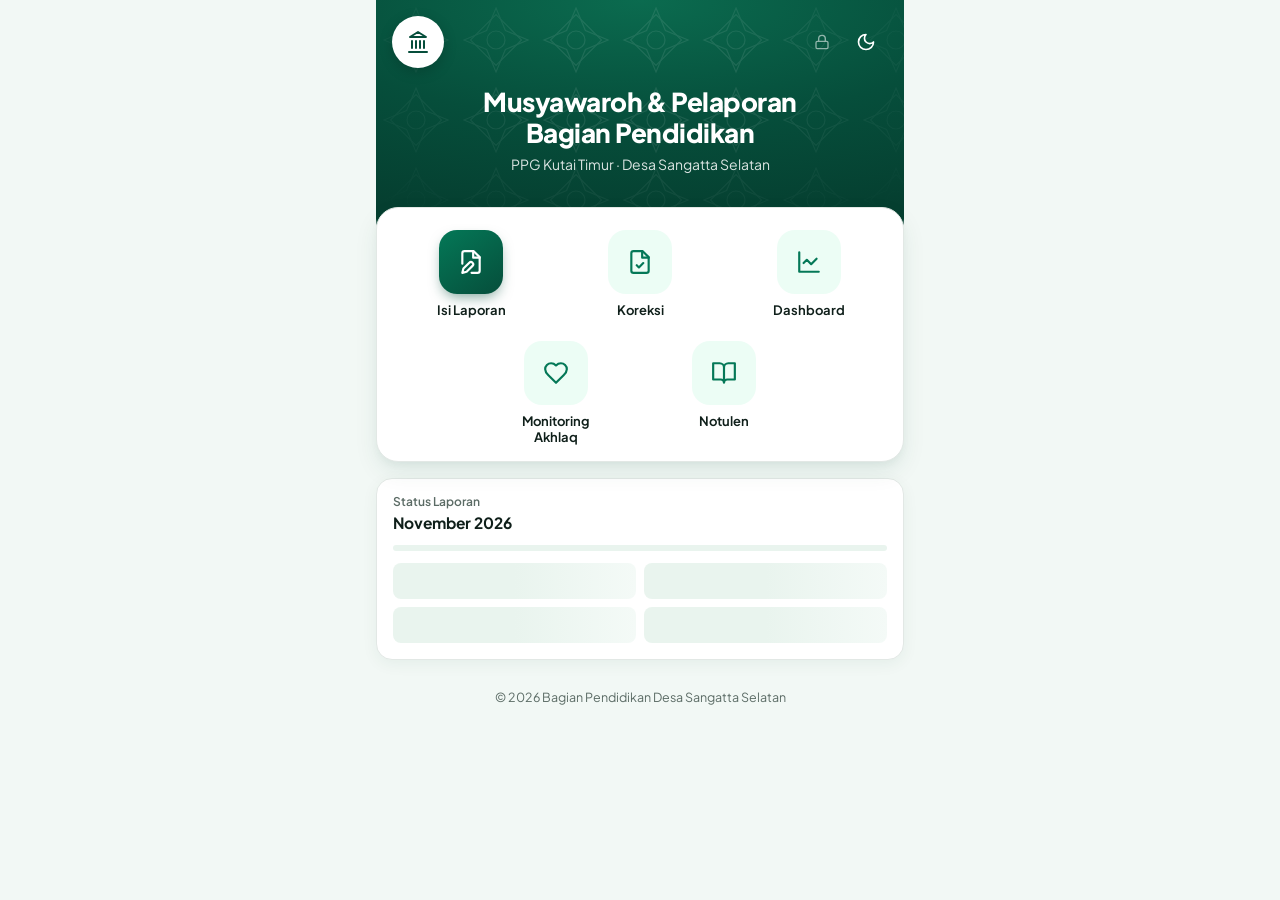
==== index.html @ 0f7ba09d "update V1.6.1" ====
<!doctype html>
<html lang="id">
<head>
  <meta charset="utf-8">
  <meta name="viewport" content="width=device-width, initial-scale=1, viewport-fit=cover">
  <title>Laporan &amp; Evaluasi PPG Desa Sangatta Selatan</title>
  <meta name="description" content="Pelaporan bulanan, notulen, dan daftar hadir musyawaroh Bagian Pendidikan Desa Sangatta Selatan.">
  <meta name="theme-color" content="#064E3B">
  <!-- PWA: bisa diinstal di HP & laptop (v1.6) -->
  <link rel="manifest" href="manifest.webmanifest">
  <link rel="icon" type="image/png" sizes="32x32" href="icons/favicon-32.png">
  <link rel="apple-touch-icon" href="icons/apple-touch-icon.png">
  <meta name="mobile-web-app-capable" content="yes">
  <meta name="apple-mobile-web-app-capable" content="yes">
  <meta name="apple-mobile-web-app-title" content="PPG Desa SS">
  <meta name="apple-mobile-web-app-status-bar-style" content="black-translucent">

  <!-- Koneksi awal ke server agar permintaan pertama lebih cepat -->
  <link rel="preconnect" href="https://script.google.com">
  <link rel="preconnect" href="https://script.googleusercontent.com" crossorigin>
  <link rel="preconnect" href="https://fonts.googleapis.com">
  <link rel="preconnect" href="https://fonts.gstatic.com" crossorigin>
  <link rel="preconnect" href="https://cdnjs.cloudflare.com" crossorigin>
  <!-- Font dimuat tanpa memblok tampilan pertama (Prinsip 9) -->
  <link rel="preload" as="style" href="https://fonts.googleapis.com/css2?family=Plus+Jakarta+Sans:wght@400;500;600;700;800&display=swap">
  <link rel="stylesheet" href="https://fonts.googleapis.com/css2?family=Plus+Jakarta+Sans:wght@400;500;600;700;800&display=swap" media="print" onload="this.media='all'">
  <link rel="stylesheet" href="assets/css/style.css?v=1.6.1">

  <!-- Terapkan tema sebelum halaman digambar (tanpa kedipan) -->
  <script>
    (function () {
      try {
        var dark = localStorage.getItem('mp_theme') === 'dark';
        document.documentElement.setAttribute('data-theme', dark ? 'dark' : 'light');
        var bc = localStorage.getItem('mp_brand_css');   // warna utama pilihan admin (v1.4)
        if (bc) { var st = document.createElement('style'); st.id = 'brand-css'; st.textContent = bc; document.head.appendChild(st); }
      } catch (e) { document.documentElement.setAttribute('data-theme', 'light'); }
    })();
  </script>
</head>
<body>
  <div id="app">
    <div id="view" class="view">
      <div class="boot">
        <div class="boot-mark"></div>
        <div class="boot-text">Memuat aplikasi…</div>
      </div>
    </div>
  </div>
  <div id="toasts" aria-live="polite"></div>
  <div id="layer"></div>

  <noscript>
    <p style="padding:24px;font-family:sans-serif">Aplikasi ini membutuhkan JavaScript. Aktifkan JavaScript di browser Anda.</p>
  </noscript>

  <script src="config.js?v=1.6.1"></script>
  <script src="assets/js/core.js?v=1.6.1" defer></script>
  <script src="assets/js/schema.js?v=1.6.1" defer></script>
  <script src="assets/js/pdf.js?v=1.6.1" defer></script>
  <script src="assets/js/form.js?v=1.6.1" defer></script>
  <script src="assets/js/dash.js?v=1.6.1" defer></script>
  <script src="assets/js/public.js?v=1.6.1" defer></script>
  <script src="assets/js/notulen.js?v=1.6.1" defer></script>
  <script src="assets/js/monitoring.js?v=1.6.1" defer></script>
  <!-- Modul admin (admin, hadir, musyawaroh, pengaturan) dimuat otomatis saat #/admin dibuka -->
  <script src="assets/js/app.js?v=1.6.1" defer></script>
  <script src="pwa.js" defer></script>
</body>
</html>
---- assets/css/style.css ----
/* ==========================================================================
   Musyawaroh & Pelaporan Bagian Pendidikan — Stylesheet
   Sistem desain "Majlis Murabaa" (lihat DESIGN.md)
   ========================================================================== */

/* ---------- Token ---------- */
:root {
  /* warna merek (sama di tema terang & gelap) — diganti App.brand bila admin memilih warna lain */
  --b-deep: #064E3B; --b-mid: #047857; --b-mid2: #059669; --b-press: #065F46; --b-light: #0B6B4F; --b-dark: #053F30; --b-soft: #6EE7B7; --b-rgb: 6, 78, 59;
  --primary: #047857;
  --primary-press: #065F46;
  --primary-deep: #064E3B;
  --link: #047857;
  --on-primary: #ffffff;
  --tint: #ECFDF5;
  --tint-2: #D1FAE5;
  --gold: #C9A227;
  --gold-soft: #FDE68A;

  --bg: #F2F8F5;
  --surface: #FFFFFF;
  --surface-2: #F4FAF7;
  --surface-3: #E9F4EE;
  --border: #E2E8E5;
  --border-strong: #CFDAD4;
  --text: #0F1F1A;
  --muted: #5B6B65;
  --faint: #8A9993;

  --ok-bg: #D1FAE5;  --ok-fg: #065F46;
  --warn-bg: #FEF3C7; --warn-fg: #92400E; --warn-line: #FCD34D;
  --err: #BA1A1A;    --err-bg: #FFE4E1;

  --shadow: 0 4px 16px rgba(var(--b-rgb), .06);
  --shadow-up: 0 10px 24px -2px rgba(var(--b-rgb), .10), 0 4px 8px -2px rgba(var(--b-rgb), .05);
  --ring: 0 0 0 3px rgba(4, 120, 87, .16);

  --r-sm: 8px; --r-md: 12px; --r-lg: 16px; --r-xl: 24px;
  --sidebar: 256px;
  --font: 'Plus Jakarta Sans', system-ui, -apple-system, 'Segoe UI', Roboto, sans-serif;
  color-scheme: light;
}

:root[data-theme="dark"] {
  --primary: #059669;
  --primary-press: #047857;
  --primary-deep: #06382B;
  --link: #6EE7B7;
  --tint: #12302A;
  --tint-2: #17443A;
  --gold: #E0BC4A;
  --gold-soft: #5A4610;

  --bg: #0C1613;
  --surface: #13201C;
  --surface-2: #182823;
  --surface-3: #1D312A;
  --border: #263832;
  --border-strong: #34493F;
  --text: #E3F5ED;
  --muted: #9DB3AA;
  --faint: #6F857C;

  --ok-bg: #134E3A;  --ok-fg: #A7F3D0;
  --warn-bg: #46330C; --warn-fg: #FCD34D; --warn-line: #8A6A1A;
  --err: #FF8A80;    --err-bg: #3B1716;

  --shadow: 0 4px 16px rgba(0, 0, 0, .28);
  --shadow-up: 0 12px 28px -4px rgba(0, 0, 0, .45);
  --ring: 0 0 0 3px rgba(52, 211, 153, .25);
  color-scheme: dark;
}

/* ---------- Dasar ---------- */
*, *::before, *::after { box-sizing: border-box; }
html { -webkit-text-size-adjust: 100%; }
body {
  margin: 0; font-family: var(--font); font-size: 15px; line-height: 1.5;
  color: var(--text); background: var(--bg);
  -webkit-font-smoothing: antialiased; -webkit-tap-highlight-color: transparent;
}
h1, h2, h3, h4 { margin: 0; line-height: 1.25; letter-spacing: -.01em; }
p { margin: 0; }
a { color: var(--link); text-decoration: none; }
button, input, select, textarea { font: inherit; color: inherit; }
button { cursor: pointer; }
img { max-width: 100%; display: block; }
.num, .tnum { font-variant-numeric: tabular-nums; font-feature-settings: "tnum" 1; }
.hidden { display: none !important; }
.sr { position: absolute; width: 1px; height: 1px; overflow: hidden; clip: rect(0 0 0 0); }
:focus-visible { outline: 2px solid var(--primary); outline-offset: 2px; }
.ico { width: 20px; height: 20px; flex: none; stroke: currentColor; fill: none; stroke-width: 2; stroke-linecap: round; stroke-linejoin: round; }
.ico.sm { width: 16px; height: 16px; }
.ico.lg { width: 24px; height: 24px; }
.muted { color: var(--muted); }
.faint { color: var(--faint); }
.gap-sm > * + * { margin-top: 8px; }
.stack > * + * { margin-top: 16px; }
.stack-lg > * + * { margin-top: 24px; }
.row { display: flex; align-items: center; gap: 12px; }
.row.wrap { flex-wrap: wrap; }
.row.between { justify-content: space-between; }
.grow { flex: 1; min-width: 0; }
.ellipsis { white-space: nowrap; overflow: hidden; text-overflow: ellipsis; }

/* ---------- Boot ---------- */
.boot { min-height: 100vh; display: grid; place-content: center; justify-items: center; gap: 14px; color: var(--muted); }
.boot-mark { width: 44px; height: 44px; border-radius: 14px; background: var(--primary-deep); position: relative; overflow: hidden; }
.boot-mark::after { content: ""; position: absolute; inset: 0; background: linear-gradient(110deg, transparent 30%, rgba(255,255,255,.35) 50%, transparent 70%); animation: shimmer 1.1s infinite; }
@keyframes shimmer { from { transform: translateX(-100%); } to { transform: translateX(100%); } }

/* ---------- Tampilan halaman ---------- */
.view { min-height: 100vh; }
.page { animation: pageIn .16s ease-out; }
@keyframes pageIn { from { opacity: 0; transform: translateY(4px); } to { opacity: 1; transform: none; } }
@media (prefers-reduced-motion: reduce) { .page, .toast, .modal, .sheet { animation: none !important; } }

.pub { max-width: 560px; margin: 0 auto; padding: 0 16px 120px; }
@media (max-width: 359px) { .pub { padding: 0 12px 120px; } }

/* ---------- Bar atas halaman publik ---------- */
.topbar {
  position: sticky; top: 0; z-index: 20; display: flex; align-items: center; gap: 8px;
  padding: 10px 4px; margin: 0 -4px 8px; background: color-mix(in srgb, var(--bg) 88%, transparent);
  backdrop-filter: saturate(160%) blur(10px); -webkit-backdrop-filter: saturate(160%) blur(10px);
}
.topbar .title { flex: 1; min-width: 0; }
.topbar .title h1 { font-size: 18px; font-weight: 700; white-space: nowrap; overflow: hidden; text-overflow: ellipsis; }
.topbar .title p { font-size: 12px; color: var(--muted); }

/* ---------- Tombol ---------- */
.btn {
  display: inline-flex; align-items: center; justify-content: center; gap: 8px;
  min-height: 48px; padding: 0 18px; border-radius: var(--r-md); border: 1.5px solid transparent;
  font-weight: 650; font-size: 15px; letter-spacing: .005em; white-space: nowrap;
  background: var(--surface); color: var(--text); transition: background .12s, border-color .12s, transform .06s, opacity .12s;
  user-select: none; -webkit-user-select: none; text-decoration: none;
}
.btn:active { transform: scale(.98); }
.btn[disabled] { opacity: .5; pointer-events: none; }
.btn-primary { background: var(--primary); color: var(--on-primary); }
.btn-primary:hover { background: var(--primary-press); }
.btn-deep { background: var(--primary-deep); color: #fff; }
.btn-outline { border-color: var(--primary); color: var(--link); background: transparent; }
.btn-outline:hover { background: var(--tint); }
.btn-ghost { background: transparent; color: var(--link); }
.btn-ghost:hover { background: var(--tint); }
.btn-soft { background: var(--surface-2); border-color: var(--border); }
.btn-soft:hover { background: var(--surface-3); }
.btn-danger { background: transparent; color: var(--err); border-color: color-mix(in srgb, var(--err) 45%, transparent); }
.btn-danger:hover { background: var(--err-bg); }
.btn-danger-solid { background: var(--err); color: #fff; }
.btn-sm { min-height: 40px; padding: 0 14px; font-size: 14px; border-radius: 10px; }
.btn-xs { min-height: 32px; padding: 0 10px; font-size: 13px; border-radius: 8px; gap: 6px; }
.btn-block { width: 100%; }
.btn.busy { position: relative; color: transparent !important; pointer-events: none; }
.btn.busy::after { content: ""; position: absolute; width: 18px; height: 18px; border-radius: 50%; border: 2.5px solid currentColor; border-color: rgba(255,255,255,.9) rgba(255,255,255,.9) rgba(255,255,255,.25) rgba(255,255,255,.25); animation: spin .7s linear infinite; }
.btn-outline.busy::after, .btn-soft.busy::after, .btn-ghost.busy::after, .btn-danger.busy::after { border-color: var(--primary) var(--primary) transparent transparent; }
@keyframes spin { to { transform: rotate(360deg); } }
.icon-btn {
  width: 44px; height: 44px; flex: none; display: inline-grid; place-items: center; border-radius: 12px;
  border: 0; background: transparent; color: var(--text); transition: background .12s;
}
.icon-btn:hover { background: var(--surface-3); }
.icon-btn.round { border-radius: 50%; }
.icon-btn.light { color: #fff; }
.icon-btn.light:hover { background: rgba(255,255,255,.12); }
.icon-btn.solid { background: var(--surface); box-shadow: var(--shadow); border: 1px solid var(--border); }

/* ---------- Kartu ---------- */
.card { background: var(--surface); border: 1px solid var(--border); border-radius: var(--r-lg); box-shadow: var(--shadow); padding: 16px; }
.card.lg { padding: 24px; }
.card.flat { box-shadow: none; }
.card.accent { border-left: 3px solid var(--primary); }
.card-title { display: flex; align-items: center; gap: 10px; font-size: 16px; font-weight: 700; }
.card-sub { font-size: 13px; color: var(--muted); margin-top: 2px; }
.card-head { display: flex; align-items: flex-start; justify-content: space-between; gap: 12px; margin-bottom: 14px; }
.section-label { font-size: 11px; font-weight: 700; letter-spacing: .08em; text-transform: uppercase; color: var(--muted); }
.ico-tile { width: 44px; height: 44px; border-radius: 12px; display: grid; place-items: center; background: var(--tint); color: var(--link); flex: none; }
.ico-tile.sm { width: 36px; height: 36px; border-radius: 10px; }
.divider { height: 1px; background: var(--border); margin: 16px 0; border: 0; }

/* ---------- Lencana & chip ---------- */
.badge {
  display: inline-flex; align-items: center; gap: 6px; padding: 4px 10px; border-radius: 999px;
  font-size: 12px; font-weight: 650; letter-spacing: .02em; white-space: nowrap; line-height: 1.3;
  background: var(--surface-3); color: var(--muted);
}
.badge.ok { background: var(--ok-bg); color: var(--ok-fg); }
.badge.warn { background: var(--warn-bg); color: var(--warn-fg); }
.badge.err { background: var(--err-bg); color: var(--err); }
.badge.gold { background: transparent; color: var(--gold); border: 1px solid color-mix(in srgb, var(--gold) 55%, transparent); }
.badge.deep { background: rgba(255,255,255,.14); color: #fff; }
.badge .dot { width: 6px; height: 6px; border-radius: 50%; background: currentColor; }
.chips { display: flex; gap: 8px; flex-wrap: wrap; }
.chip {
  min-height: 36px; padding: 0 14px; border-radius: 999px; border: 1px solid var(--border);
  background: var(--surface); color: var(--muted); font-weight: 600; font-size: 13px; display: inline-flex; align-items: center; gap: 6px;
}
.chip.on { background: var(--primary); border-color: var(--primary); color: #fff; }
.chip .n { opacity: .8; font-variant-numeric: tabular-nums; }

/* ---------- Formulir ---------- */
.field { display: block; }
.field + .field, .field + .fields, .fields + .field, .fields + .fields { margin-top: 18px; }
.field > label, .label { display: block; font-size: 13px; font-weight: 650; margin-bottom: 6px; letter-spacing: .01em; }
.req { color: var(--err); }
.input, .select, .textarea {
  width: 100%; min-height: 48px; padding: 12px 14px; border: 1px solid var(--border); border-radius: var(--r-sm);
  background: var(--surface); outline: none; transition: border-color .12s, box-shadow .12s; font-size: 16px;
}
.input.tinted, .select.tinted { background: var(--surface-2); }
.textarea { min-height: 84px; resize: vertical; line-height: 1.45; }
.input:focus, .select:focus, .textarea:focus { border-color: var(--primary); box-shadow: var(--ring); }
.select { appearance: none; -webkit-appearance: none; padding-right: 40px; background-image: url("data:image/svg+xml,%3Csvg xmlns='http://www.w3.org/2000/svg' width='20' height='20' viewBox='0 0 24 24' fill='none' stroke='%235B6B65' stroke-width='2' stroke-linecap='round' stroke-linejoin='round'%3E%3Cpath d='m6 9 6 6 6-6'/%3E%3C/svg%3E"); background-repeat: no-repeat; background-position: right 12px center; }
.input-wrap { position: relative; display: flex; align-items: stretch; }
.input-wrap .input { padding-right: 76px; }
.suffix { position: absolute; right: 14px; top: 50%; transform: translateY(-50%); color: var(--muted); font-weight: 600; font-size: 14px; pointer-events: none; }
.input.big { font-size: 22px; font-weight: 700; font-variant-numeric: tabular-nums; }
.help { font-size: 12.5px; color: var(--muted); margin-top: 6px; display: flex; gap: 6px; align-items: flex-start; }
.err-msg { font-size: 12.5px; color: var(--err); margin-top: 6px; display: flex; gap: 6px; align-items: center; font-weight: 600; }
.field.invalid > label { color: var(--err); }
.field.invalid .input, .field.invalid .select, .field.invalid .textarea { border-color: var(--err); background: var(--err-bg); }
.fields { display: grid; grid-template-columns: 1fr 1fr; gap: 12px; }
.fields > .field + .field { margin-top: 0; }
.sub-panel { margin-top: 12px; padding: 14px; border-radius: var(--r-md); background: var(--surface-2); border: 1px solid var(--border); }

.seg { display: grid; grid-auto-flow: column; grid-auto-columns: 1fr; gap: 4px; padding: 4px; border-radius: 12px; background: var(--surface-3); }
.seg button { min-height: 44px; border: 0; border-radius: 9px; background: transparent; font-weight: 650; color: var(--muted); }
.seg button.on { background: var(--primary-deep); color: #fff; box-shadow: var(--shadow); }
:root[data-theme="dark"] .seg button.on { background: var(--primary); }
.field.invalid .seg { box-shadow: 0 0 0 1.5px var(--err); }

.radio-list { display: grid; gap: 8px; }
.radio-card {
  display: flex; gap: 12px; align-items: flex-start; padding: 14px; min-height: 56px; border-radius: var(--r-md);
  border: 1px solid var(--border); background: var(--surface); text-align: left; width: 100%;
}
.radio-card .dot { width: 20px; height: 20px; margin-top: 1px; border-radius: 50%; border: 1.5px solid var(--border-strong); flex: none; display: grid; place-items: center; background: var(--surface); }
.radio-card.on { background: var(--tint); border-color: color-mix(in srgb, var(--primary) 40%, var(--border)); }
.radio-card.on .dot { border-color: var(--primary); background: var(--primary); box-shadow: inset 0 0 0 4px var(--surface); }
.radio-card b { display: block; font-weight: 650; }
.radio-card small { color: var(--muted); font-size: 12.5px; }
.field.invalid .radio-card { border-color: var(--err); }

.check { display: inline-flex; align-items: center; gap: 10px; min-height: 44px; cursor: pointer; user-select: none; }
.check input { width: 20px; height: 20px; accent-color: var(--primary); margin: 0; }
.switch { position: relative; width: 44px; height: 26px; flex: none; }
.switch input { appearance: none; -webkit-appearance: none; width: 44px; height: 26px; border-radius: 999px; background: var(--border-strong); margin: 0; cursor: pointer; transition: background .15s; }
.switch input::after { content: ""; position: absolute; top: 3px; left: 3px; width: 20px; height: 20px; border-radius: 50%; background: #fff; transition: transform .15s; box-shadow: 0 1px 3px rgba(0,0,0,.25); }
.switch input:checked { background: var(--primary); }
.switch input:checked::after { transform: translateX(18px); }

/* ---------- Pemberitahuan ---------- */
.notice { display: flex; gap: 12px; padding: 14px; border-radius: var(--r-md); background: var(--tint); color: var(--ok-fg); font-size: 13.5px; align-items: flex-start; }
.notice.warn { background: var(--warn-bg); color: var(--warn-fg); border: 1px solid var(--warn-line); }
.notice.err { background: var(--err-bg); color: var(--err); }
.notice.info { background: var(--surface-2); color: var(--muted); border: 1px solid var(--border); }
.notice b { display: block; margin-bottom: 2px; }
.notice .btn { margin-top: 10px; }

/* ---------- Statistik ---------- */
.stats { display: grid; grid-template-columns: repeat(2, 1fr); gap: 12px; }
.stat { background: var(--surface); border: 1px solid var(--border); border-radius: var(--r-lg); padding: 14px; box-shadow: var(--shadow); }
.stat .lbl { font-size: 11px; font-weight: 700; letter-spacing: .06em; text-transform: uppercase; color: var(--muted); display: flex; align-items: center; justify-content: space-between; gap: 6px; }
.stat .val { font-size: 26px; font-weight: 800; letter-spacing: -.02em; font-variant-numeric: tabular-nums; margin-top: 6px; }
.stat .val small { font-size: 13px; font-weight: 600; color: var(--muted); margin-left: 4px; letter-spacing: 0; }
.stat .sub { font-size: 12px; color: var(--muted); margin-top: 2px; }
.stat-hero {
  position: relative; overflow: hidden; border-radius: var(--r-lg); padding: 20px; color: #fff;
  background: linear-gradient(135deg, var(--b-deep) 0%, var(--b-press) 60%, var(--b-mid) 100%); box-shadow: var(--shadow-up);
  border-top: 3px solid var(--gold);
}
.stat-hero .lbl { font-size: 12px; font-weight: 700; letter-spacing: .08em; text-transform: uppercase; opacity: .9; }
.stat-hero .val { font-size: 40px; font-weight: 800; letter-spacing: -.03em; font-variant-numeric: tabular-nums; margin-top: 8px; line-height: 1; }
.stat-hero .val small { font-size: 16px; font-weight: 600; opacity: .85; margin-left: 6px; }
.stat-hero .sub { font-size: 13px; opacity: .85; margin-top: 4px; }
.stat-hero .breakdown { margin-top: 14px; padding: 10px 12px; border-radius: 10px; background: rgba(255,255,255,.1); font-size: 13px; display: flex; flex-wrap: wrap; gap: 4px 12px; }
.stat-hero .breakdown b { font-variant-numeric: tabular-nums; }
.stat-hero::after { content: ""; position: absolute; right: -40px; bottom: -60px; width: 180px; height: 180px; border-radius: 50%; border: 22px solid rgba(255,255,255,.05); }

/* ---------- Daftar status ---------- */
.list { display: grid; }
.list-row { display: flex; align-items: center; gap: 12px; min-height: 60px; padding: 10px 12px; border-radius: 12px; }
.list-row + .list-row { margin-top: 4px; }
.list-row .ico-circle { width: 32px; height: 32px; border-radius: 50%; display: grid; place-items: center; flex: none; color: var(--link); }
.list-row.pending { background: var(--warn-bg); }
.list-row.pending .ico-circle { color: var(--warn-fg); }
.list-row.done { background: var(--surface-2); }
.list-row .t { font-weight: 650; }
.list-row .s { font-size: 12.5px; color: var(--muted); }
.list-row.pending .s { color: var(--warn-fg); }

/* ---------- Toast ---------- */
#toasts { position: fixed; z-index: 100; left: 50%; bottom: calc(16px + env(safe-area-inset-bottom)); transform: translateX(-50%); display: grid; gap: 8px; width: min(440px, calc(100% - 24px)); pointer-events: none; }
.has-bottombar #toasts { bottom: calc(92px + env(safe-area-inset-bottom)); }
.toast { pointer-events: auto; display: flex; align-items: center; gap: 10px; padding: 12px 14px; border-radius: 12px; background: #0F1F1A; color: #fff; box-shadow: var(--shadow-up); font-size: 14px; font-weight: 550; animation: toastIn .18s ease-out; }
.toast.ok .ico { color: #6EE7B7; }
.toast.err { background: #7F1D1D; }
.toast.warn .ico { color: #FCD34D; }
.toast .act { margin-left: auto; color: #6EE7B7; font-weight: 700; background: none; border: 0; padding: 4px; }
@keyframes toastIn { from { opacity: 0; transform: translateY(8px); } to { opacity: 1; transform: none; } }

/* ---------- Modal & lembar bawah ---------- */
.backdrop { position: fixed; inset: 0; z-index: 80; background: rgba(6, 30, 23, .45); display: flex; align-items: flex-end; justify-content: center; animation: fadeIn .14s; }
@media (min-width: 640px) { .backdrop { align-items: center; padding: 24px; } }
@keyframes fadeIn { from { opacity: 0; } }
.modal {
  width: 100%; max-width: 520px; max-height: 92vh; overflow: auto; background: var(--surface); border-radius: 20px 20px 0 0;
  box-shadow: var(--shadow-up); padding: 20px 20px calc(20px + env(safe-area-inset-bottom)); animation: sheetIn .2s cubic-bezier(.2,.8,.2,1);
}
.modal.wide { max-width: 720px; }
@media (min-width: 640px) { .modal { border-radius: 20px; animation: popIn .16s ease-out; } }
@keyframes sheetIn { from { transform: translateY(40px); opacity: 0; } }
@keyframes popIn { from { transform: scale(.97); opacity: 0; } }
.modal-head { display: flex; align-items: flex-start; gap: 12px; margin-bottom: 16px; }
.modal-head h3 { font-size: 18px; font-weight: 700; flex: 1; }
.modal-foot { display: flex; gap: 10px; margin-top: 20px; justify-content: flex-end; flex-wrap: wrap; }
.modal-foot .btn { flex: 1 1 auto; }
@media (min-width: 640px) { .modal-foot .btn { flex: 0 0 auto; } }
.grabber { width: 40px; height: 4px; border-radius: 4px; background: var(--border-strong); margin: -8px auto 12px; }
@media (min-width: 640px) { .grabber { display: none; } }

/* ---------- Overlay memuat (hanya untuk kirim laporan) ---------- */
.overlay { position: fixed; inset: 0; z-index: 90; display: grid; place-items: center; background: color-mix(in srgb, var(--bg) 75%, transparent); backdrop-filter: blur(4px); animation: fadeIn .15s; }
.overlay .box { background: var(--surface); border: 1px solid var(--border); border-radius: 18px; padding: 24px 28px; box-shadow: var(--shadow-up); display: grid; justify-items: center; gap: 12px; min-width: 240px; text-align: center; }
.spinner { width: 34px; height: 34px; border-radius: 50%; border: 3px solid var(--tint-2); border-top-color: var(--primary); animation: spin .7s linear infinite; }
.skeleton { background: linear-gradient(90deg, var(--surface-3) 25%, var(--surface-2) 50%, var(--surface-3) 75%); background-size: 200% 100%; animation: skel 1.2s infinite; border-radius: 8px; }
@keyframes skel { from { background-position: 200% 0; } to { background-position: -200% 0; } }

/* ==========================================================================
   BERANDA
   ========================================================================== */
.hero {
  position: relative; overflow: hidden; color: #fff; text-align: center;
  background: radial-gradient(120% 90% at 50% 0%, var(--b-light) 0%, var(--b-deep) 55%, var(--b-dark) 100%);
  padding: calc(16px + env(safe-area-inset-top)) 16px 72px; margin: 0 -16px;
}
@media (min-width: 592px) { .hero { margin: 0; border-radius: 0 0 28px 28px; } }
.hero .pattern { position: absolute; inset: 0; opacity: .09; pointer-events: none; background-image: url("data:image/svg+xml,%3Csvg xmlns='http://www.w3.org/2000/svg' width='80' height='80' viewBox='0 0 80 80'%3E%3Cg fill='none' stroke='%23fff' stroke-width='1.2'%3E%3Cpath d='M40 8l9.4 22.6L72 40l-22.6 9.4L40 72l-9.4-22.6L8 40l22.6-9.4z'/%3E%3Crect x='22' y='22' width='36' height='36' transform='rotate(45 40 40)'/%3E%3Ccircle cx='40' cy='40' r='9'/%3E%3C/g%3E%3C/svg%3E"); background-size: 80px 80px; mask-image: radial-gradient(70% 80% at 50% 30%, #000 30%, transparent 100%); -webkit-mask-image: radial-gradient(70% 80% at 50% 30%, #000 30%, transparent 100%); }
.hero .bar { position: relative; display: flex; justify-content: space-between; align-items: center; }
.hero .bar .right { display: flex; gap: 4px; align-items: center; }
.logo-circle { width: 52px; height: 52px; border-radius: 50%; background: #fff; display: grid; place-items: center; color: var(--primary-deep); overflow: hidden; flex: none; box-shadow: 0 4px 14px rgba(0,0,0,.18); }
.logo-circle img { width: 100%; height: 100%; object-fit: contain; padding: 5px; }
.logo-circle.sm { width: 40px; height: 40px; }
.hero h1 { position: relative; margin-top: 18px; font-size: 26px; font-weight: 800; letter-spacing: -.02em; line-height: 1.2; text-wrap: balance; }
.hero p { position: relative; margin-top: 6px; opacity: .85; font-size: 14px; }
.home-period { position: relative; margin-top: -44px; display: flex; align-items: center; gap: 12px; flex-wrap: wrap; }
.home-period .when { flex: 1; min-width: 150px; display: flex; gap: 12px; align-items: center; }
.home-period .when small { display: block; color: var(--muted); font-size: 12.5px; }
.home-period .when b { font-size: 16px; }
.tiles { display: grid; grid-template-columns: 1fr 1fr; gap: 12px; margin-top: 16px; }
.tile {
  position: relative; min-height: 158px; padding: 18px; border-radius: var(--r-lg); background: var(--surface);
  border: 1px solid var(--border); box-shadow: var(--shadow); text-align: left; display: flex; flex-direction: column; color: var(--text);
  transition: transform .08s, box-shadow .15s;
}
.tile:active { transform: scale(.985); }
.tile:hover { box-shadow: var(--shadow-up); }
.tile .ico-tile { width: 48px; height: 48px; border-radius: 50%; }
.tile .go { position: absolute; top: 22px; right: 18px; color: var(--muted); }
.tile h3 { margin-top: auto; font-size: 20px; font-weight: 750; letter-spacing: -.02em; }
.tile p { font-size: 13px; color: var(--muted); margin-top: 2px; }
.tile.primary { background: var(--primary); border-color: var(--primary); color: #fff; }
.tile.primary .ico-tile { background: rgba(255,255,255,.16); color: #fff; }
.tile.primary .go, .tile.primary p { color: rgba(255,255,255,.85); }
.home-foot { text-align: center; margin-top: 28px; }
.home-foot .admin-link { display: inline-flex; align-items: center; gap: 8px; min-height: 44px; padding: 0 14px; font-weight: 650; color: var(--link); border-radius: 10px; }
.home-foot .admin-link:hover { background: var(--tint); }
.home-foot p { font-size: 12.5px; color: var(--muted); margin-top: 8px; }

/* ==========================================================================
   FORMULIR LAPORAN BERTAHAP
   ========================================================================== */
.stepper { position: sticky; top: 64px; z-index: 15; padding: 12px 14px; }
.stepper .meta { display: flex; justify-content: space-between; font-size: 11px; font-weight: 700; letter-spacing: .06em; text-transform: uppercase; color: var(--link); }
.progress { height: 6px; border-radius: 6px; background: var(--surface-3); overflow: hidden; margin-top: 8px; }
.progress > i { display: block; height: 100%; background: var(--primary); border-radius: 6px; transition: width .25s ease; }
.steps-scroll { display: flex; gap: 6px; overflow-x: auto; margin: 10px -14px -4px; padding: 0 14px 4px; scrollbar-width: none; scroll-behavior: smooth; }
.steps-scroll::-webkit-scrollbar { display: none; }
.step-chip { flex: none; min-height: 34px; padding: 0 12px; border-radius: 999px; border: 0; background: transparent; color: var(--muted); font-weight: 600; font-size: 13px; display: inline-flex; align-items: center; gap: 6px; }
.step-chip.on { background: var(--primary-deep); color: #fff; }
:root[data-theme="dark"] .step-chip.on { background: var(--primary); }
.step-chip.done { color: var(--link); }
.step-chip.bad { color: var(--err); }
.autosave { display: flex; align-items: center; gap: 8px; font-size: 12.5px; color: var(--ok-fg); background: var(--tint); border-radius: 10px; padding: 8px 12px; margin-top: 12px; }
.autosave .t { margin-left: auto; font-variant-numeric: tabular-nums; opacity: .8; }
.form-section h2 { font-size: 18px; font-weight: 750; letter-spacing: .01em; text-transform: uppercase; }
.form-section .sec-sub { font-size: 13px; color: var(--muted); margin: 2px 0 18px; }
.next-hint { margin-top: 16px; font-size: 12.5px; color: var(--link); text-align: center; background: var(--tint); border-radius: 12px; padding: 12px; }
.action-bar {
  position: fixed; left: 0; right: 0; bottom: 0; z-index: 30; background: var(--surface); border-top: 1px solid var(--border);
  box-shadow: 0 -6px 20px rgba(var(--b-rgb),.06); padding: 8px 16px calc(10px + env(safe-area-inset-bottom));
}
.action-bar .inner { max-width: 560px; margin: 0 auto; }
.action-bar .meta { display: flex; justify-content: space-between; font-size: 11.5px; color: var(--muted); margin-bottom: 6px; }
.action-bar .meta .saved { color: var(--link); font-weight: 600; display: inline-flex; align-items: center; gap: 4px; }
.action-bar .meta .saved::before { content: ""; width: 6px; height: 6px; border-radius: 50%; background: currentColor; }
.action-bar .btns { display: grid; grid-template-columns: auto 1fr 1.3fr; gap: 8px; }
.action-bar .btns.two { grid-template-columns: 1fr 1.4fr; }
.with-actionbar #toasts { bottom: calc(110px + env(safe-area-inset-bottom)); }

/* Pratinjau */
.kv { display: grid; grid-template-columns: minmax(120px, 42%) 1fr; gap: 0; font-size: 14px; }
.kv > div { padding: 9px 0; border-bottom: 1px dashed var(--border); }
.kv > .k { color: var(--muted); padding-right: 12px; }
.kv > .v { font-weight: 600; white-space: pre-wrap; word-break: break-word; }
.kv > .v.empty { color: var(--faint); font-weight: 500; }
.preview-sec + .preview-sec { margin-top: 12px; }
.preview-sec .card-head { margin-bottom: 4px; }

/* Sukses */
.success { text-align: center; padding-top: 24px; }
.success .mark { width: 76px; height: 76px; margin: 0 auto; border-radius: 50%; background: var(--ok-bg); color: var(--ok-fg); display: grid; place-items: center; animation: popIn .3s ease-out; }
.success .mark .ico { width: 40px; height: 40px; stroke-width: 2.5; }
.success h2 { font-size: 20px; margin-top: 16px; }
.success .thanks { color: var(--link); font-weight: 650; margin-top: 6px; }
.kode-box { margin-top: 20px; border: 2px dashed color-mix(in srgb, var(--gold) 70%, transparent); background: color-mix(in srgb, var(--gold-soft) 22%, var(--surface)); border-radius: var(--r-lg); padding: 18px; }
.kode-box .lbl { font-size: 11.5px; font-weight: 700; letter-spacing: .1em; text-transform: uppercase; color: var(--muted); }
.kode { font-size: 38px; font-weight: 800; letter-spacing: .22em; font-family: ui-monospace, 'SF Mono', Menlo, Consolas, monospace; margin: 8px 0 4px; padding-left: .22em; }
.kode-input { text-transform: uppercase; letter-spacing: .3em; font-family: ui-monospace, Menlo, Consolas, monospace; font-weight: 800; font-size: 22px; text-align: center; }

/* ==========================================================================
   NOTULEN
   ========================================================================== */
.paper { background: #FFFEFB; color: #1F2937; border: 1px solid #E8E2D3; border-radius: var(--r-lg); padding: 20px; box-shadow: var(--shadow); }
:root[data-theme="dark"] .paper { box-shadow: none; }
.paper .ph { display: flex; justify-content: space-between; gap: 12px; flex-wrap: wrap; align-items: baseline; padding-bottom: 10px; border-bottom: 2px solid var(--b-deep); margin-bottom: 12px; }
.paper .ph b { font-size: 16px; color: var(--b-deep); }
.paper .ph span { font-size: 13px; color: #6B7280; }
.paper .doc-body { word-break: break-word; }

/* Dokumen notulen (editor, tampilan baca, dan penata PDF memakai gaya yang sama) */
.doc-body { font-family: Arial, Helvetica, sans-serif; font-size: 11pt; line-height: 1.15; color: #000; text-align: left; }
.doc-body p, .doc-body div { margin: 0; }
.doc-body h1 { font-size: 20pt; font-weight: 400; margin: 14pt 0 6pt; line-height: 1.2; }
.doc-body h2 { font-size: 16pt; font-weight: 400; margin: 12pt 0 4pt; line-height: 1.2; }
.doc-body h3 { font-size: 14pt; font-weight: 400; color: #434343; margin: 10pt 0 4pt; line-height: 1.2; }
.doc-body h1:first-child, .doc-body h2:first-child, .doc-body h3:first-child { margin-top: 0; }
.doc-body ol, .doc-body ul { margin: 0; padding-left: 36px; }
.doc-body li { margin: 0; padding-left: 4px; }
.doc-body li > p { margin: 0; }
.doc-body blockquote { margin: 0 0 0 36px; padding: 0; border: 0; }
.doc-body a { color: #1155CC; text-decoration: underline; }
.doc-body hr { border: 0; border-top: 1px solid #C9C9C9; margin: 10px 0; }
.doc-body img { max-width: 100%; height: auto; display: inline-block; vertical-align: bottom; }
.doc-body ul.checklist { list-style: none; }
.doc-body ul.checklist > li { position: relative; }
.doc-body ul.checklist > li::before { content: ""; position: absolute; left: -26px; top: .18em; width: .95em; height: .95em; border: 1.5px solid #5F6368; border-radius: 3px; background: #fff; box-sizing: border-box; cursor: pointer; }
.doc-body ul.checklist > li[data-checked="1"]::before { background: #1A73E8 url("data:image/svg+xml,%3Csvg xmlns='http://www.w3.org/2000/svg' viewBox='0 0 24 24'%3E%3Cpath fill='none' stroke='%23fff' stroke-width='3.4' d='M5 12.5l4.5 4.5L19 7.5'/%3E%3C/svg%3E") center/90% no-repeat; border-color: #1A73E8; }
.doc-body ul.checklist.coret > li[data-checked="1"] { text-decoration: line-through; color: #80868B; }
.doc-render { background: #fff; }

.sesi-item { display: flex; align-items: center; gap: 12px; padding: 12px; border-radius: 12px; border: 1px solid var(--border); background: var(--surface); }
.sesi-item + .sesi-item { margin-top: 8px; }
.sesi-item.on { border-color: color-mix(in srgb, var(--primary) 50%, var(--border)); background: var(--tint); }
.sesi-item .meta { font-size: 12.5px; color: var(--muted); }

.editor-wrap { position: relative; }

/* ── Editor gaya Google Dokumen ── */
.gdoc-shell { position: relative; margin-top: 16px; border: 1px solid var(--border); border-radius: 14px; overflow: clip; background: #F8F9FA; }
:root[data-theme="dark"] .gdoc-shell { background: #1B1F1E; }
.gdoc-tb { position: sticky; top: 64px; z-index: 6; display: flex; align-items: center; gap: 2px; padding: 6px 8px; background: #EDF2FA; border-bottom: 1px solid #DADCE0; overflow-x: auto; scrollbar-width: thin; color: #444746; }
:root[data-theme="dark"] .gdoc-tb { background: #23302C; border-color: var(--border); color: #D7E4DE; }
.gdoc-tb .tb { flex: none; height: 32px; min-width: 30px; padding: 0 5px; border: 0; border-radius: 6px; background: transparent; color: inherit; display: inline-grid; place-items: center; cursor: pointer; }
.gdoc-tb .tb.wide { display: inline-flex; align-items: center; gap: 0; padding: 0 2px 0 5px; }
.gdoc-tb .tb.wide svg + svg { width: 16px; }
.gdoc-tb .tb:hover { background: rgba(68,71,70,.09); }
:root[data-theme="dark"] .gdoc-tb .tb:hover { background: rgba(255,255,255,.08); }
.gdoc-tb .tb.on { background: #D3E3FD; color: #041E49; }
:root[data-theme="dark"] .gdoc-tb .tb.on { background: #2F5A4E; color: #fff; }
.gdoc-tb .tb[disabled] { opacity: .38; cursor: default; }
.gdoc-tb .tb-split { display: inline-flex; flex: none; }
.gdoc-tb .tb.caret { min-width: 16px; width: 18px; padding: 0; }
.gdoc-tb .tb.caret svg { width: 16px; }
.gdoc-tb .tb-sep { flex: none; width: 1px; height: 20px; background: #C7C7C7; margin: 0 5px; }
:root[data-theme="dark"] .gdoc-tb .tb-sep { background: var(--border-strong); }
.gdoc-tb .tb-sel { flex: none; height: 32px; border: 0; border-radius: 6px; background: transparent; color: inherit; font: inherit; font-size: 14px; padding: 0 22px 0 8px; cursor: pointer; appearance: none; -webkit-appearance: none;
  background-image: url("data:image/svg+xml,%3Csvg xmlns='http://www.w3.org/2000/svg' viewBox='0 0 24 24'%3E%3Cpath fill='%23444746' d='M7 10l5 5 5-5z'/%3E%3C/svg%3E"); background-repeat: no-repeat; background-position: right 2px center; background-size: 18px; }
:root[data-theme="dark"] .gdoc-tb .tb-sel { background-image: url("data:image/svg+xml,%3Csvg xmlns='http://www.w3.org/2000/svg' viewBox='0 0 24 24'%3E%3Cpath fill='%23D7E4DE' d='M7 10l5 5 5-5z'/%3E%3C/svg%3E"); }
.gdoc-tb .tb-sel:hover { background-color: rgba(68,71,70,.09); }
.gdoc-tb .tb-sel option { color: #1F2937; background: #fff; }
.gdoc-tb .tb-sel.gaya { width: 108px; }
.gdoc-tb .tb-sel.font { width: 112px; }
@media (min-width: 761px) { .gdoc-tb { flex-wrap: wrap; overflow: visible; row-gap: 2px; } }
.gdoc-tb .tb-size { display: inline-flex; align-items: center; gap: 2px; flex: none; }
.gdoc-tb .tb-num { width: 40px; height: 28px; border: 1px solid #747775; border-radius: 6px; text-align: center; font: inherit; font-size: 14px; background: transparent; color: inherit; padding: 0; }
.gdoc-tb .tb-num:focus { outline: 2px solid #0B57D0; outline-offset: -1px; }
.gdoc-ruler { height: 24px; background: #fff; border-bottom: 1px solid #DADCE0; overflow: hidden; position: relative; }
:root[data-theme="dark"] .gdoc-ruler { background: #202624; border-color: var(--border); }
.gdoc-ruler .rl { position: relative; width: 794px; max-width: calc(100% - 32px); height: 100%; margin: 0 auto;
  background: repeating-linear-gradient(90deg, #9AA0A6 0 1px, transparent 1px .25cm) 0 100% / 100% 4px no-repeat, repeating-linear-gradient(90deg, #9AA0A6 0 1px, transparent 1px 1cm) 96px 100% / 100% 8px no-repeat; }
.gdoc-ruler .mg { position: absolute; top: 0; bottom: 0; width: 96px; background: rgba(0,0,0,.06); }
.gdoc-ruler .mg.l { left: 0; } .gdoc-ruler .mg.r { right: 0; }
.gdoc-ruler .ind { position: absolute; top: 2px; width: 0; height: 0; border-left: 6px solid transparent; border-right: 6px solid transparent; border-top: 8px solid #4285F4; }
.gdoc-ruler .ind.l { left: 90px; } .gdoc-ruler .ind.r { right: 90px; }
.gdoc-ruler b { position: absolute; top: 2px; transform: translateX(-50%); font: 600 10px/1 system-ui, sans-serif; color: #5F6368; }
:root[data-theme="dark"] .gdoc-ruler b { color: #9DB3AA; }
.gdoc-canvas { padding: 20px 16px 32px; overflow-x: auto; }
.gdoc-page { position: relative; width: 794px; max-width: 100%; min-height: 680px; margin: 0 auto; background: #fff; padding: 72px 96px; box-shadow: 0 1px 3px rgba(60,64,67,.3), 0 4px 8px 3px rgba(60,64,67,.15); outline: none; word-break: break-word; caret-color: #000; }
.gdoc-page:focus-visible { outline: none; }
.gdoc-page:empty::before, .gdoc-page > p:only-child:has(> br:only-child)::before { content: attr(data-ph); color: #9AA0A6; position: absolute; pointer-events: none; }
.gdoc-page img { cursor: pointer; }
.gdoc-pop { position: absolute; z-index: 20; min-width: 168px; max-width: 300px; background: var(--surface); color: var(--text); border: 1px solid var(--border); border-radius: 12px; box-shadow: var(--shadow-up); padding: 8px; }
.gdoc-pop .pop-title { font-size: 12px; font-weight: 700; color: var(--muted); padding: 4px 6px 6px; letter-spacing: .02em; }
.gdoc-pop .pop-item { display: flex; align-items: center; gap: 8px; width: 100%; min-height: 36px; padding: 6px 10px; border: 0; background: none; border-radius: 8px; text-align: left; font: inherit; font-size: 14px; color: inherit; cursor: pointer; }
.gdoc-pop .pop-item:hover { background: var(--tint); }
.gdoc-pop .pop-row { display: flex; gap: 2px; flex-wrap: wrap; }
.gdoc-pop .pop-row .tb { height: 36px; min-width: 36px; border: 0; background: none; border-radius: 8px; color: inherit; display: grid; place-items: center; cursor: pointer; }
.gdoc-pop .pop-row .tb:hover { background: var(--tint); }
.gdoc-pop .swatches { display: grid; grid-template-columns: repeat(7, 26px); gap: 5px; padding: 6px; }
.gdoc-pop .sw { width: 26px; height: 26px; border-radius: 50%; border: 1px solid rgba(0,0,0,.15); cursor: pointer; padding: 0; }
.gdoc-pop .sw:hover { transform: scale(1.12); box-shadow: 0 0 0 2px var(--primary); }
.gdoc-foot { display: flex; align-items: center; gap: 8px; flex-wrap: wrap; margin-top: 14px; font-size: 13px; }
.gdoc-foot .sp { flex: 1; }
@media (max-width: 760px) {
  .gdoc-ruler { display: none; }
  .gdoc-canvas { padding: 10px 6px 18px; }
  .gdoc-page { padding: 24px 18px; min-height: 420px; }
  .gdoc-tb { top: 56px; }
}

.pill-float {
  position: fixed; right: 16px; bottom: calc(96px + env(safe-area-inset-bottom)); z-index: 40; display: inline-flex; align-items: center; gap: 10px;
  padding: 10px 16px; border-radius: 999px; background: var(--primary-deep); color: #fff; box-shadow: var(--shadow-up); border: 0; font-weight: 650;
}
@media (min-width: 1024px) { .pill-float { bottom: 24px; } }

/* ==========================================================================
   ADMIN SHELL
   ========================================================================== */
.adm { min-height: 100vh; }
.sidebar {
  position: fixed; inset: 0 auto 0 0; width: var(--sidebar); z-index: 40; display: none; flex-direction: column;
  background: linear-gradient(180deg, var(--b-deep) 0%, var(--b-dark) 100%); color: #D1FAE5; padding: 18px 12px;
}
.sidebar .brand { display: flex; gap: 12px; align-items: center; padding: 4px 8px 18px; color: #fff; }
.sidebar .brand b { display: block; font-size: 15px; line-height: 1.2; }
.sidebar .brand small { font-size: 12px; opacity: .75; }
.nav-item {
  display: flex; align-items: center; gap: 12px; min-height: 46px; padding: 0 14px; border-radius: 12px; color: #D1FAE5; font-weight: 550;
  border: 0; background: none; width: 100%; text-align: left; transition: background .12s;
}
.nav-item:hover { background: rgba(255,255,255,.07); }
.nav-item.on { background: #fff; color: var(--b-deep); font-weight: 700; box-shadow: inset 3px 0 0 var(--gold); }
.nav-item .badge { margin-left: auto; background: var(--gold); color: #3B2F00; padding: 2px 8px; font-size: 11px; }
.sidebar .bottom { margin-top: auto; padding: 14px 8px 0; border-top: 1px solid rgba(255,255,255,.1); display: grid; gap: 10px; font-size: 13px; }
.sidebar .bottom .row { justify-content: space-between; }
.sidebar .ver { text-align: center; font-size: 11.5px; opacity: .6; }
.adm-main { min-height: 100vh; padding-bottom: calc(96px + env(safe-area-inset-bottom)); }
.adm-top {
  position: sticky; top: 0; z-index: 30; display: flex; align-items: center; gap: 10px; min-height: 60px; padding: 8px 16px;
  background: color-mix(in srgb, var(--surface) 92%, transparent); backdrop-filter: blur(10px); -webkit-backdrop-filter: blur(10px); border-bottom: 1px solid var(--border);
}
.adm-top .crumb { flex: 1; min-width: 0; display: flex; align-items: center; gap: 8px; font-size: 13.5px; color: var(--muted); }
.adm-top .crumb b { color: var(--text); font-weight: 650; white-space: nowrap; overflow: hidden; text-overflow: ellipsis; }
.adm-top .mobile-brand { display: flex; align-items: center; gap: 10px; }
.sync { display: inline-flex; align-items: center; gap: 6px; font-size: 12.5px; font-weight: 600; color: var(--muted); padding: 6px 10px; border-radius: 999px; background: var(--surface-2); border: 1px solid var(--border); white-space: nowrap; }
.sync .ico { width: 16px; height: 16px; }
.sync.ok { color: var(--ok-fg); }
.sync.busy .ico { animation: spin 1s linear infinite; }
.sync.err { color: var(--err); background: var(--err-bg); border-color: transparent; }
.avatar { width: 40px; height: 40px; border-radius: 50%; background: var(--primary-deep); color: #fff; display: grid; place-items: center; font-weight: 700; font-size: 14px; border: 0; }
.adm-content { padding: 20px 16px; max-width: 1240px; margin: 0 auto; }
.page-head { display: flex; justify-content: space-between; align-items: flex-end; gap: 12px; flex-wrap: wrap; margin-bottom: 18px; }
.page-head h1 { font-size: 24px; font-weight: 800; letter-spacing: -.02em; }
.page-head p { color: var(--muted); font-size: 14px; margin-top: 2px; }
.page-head .actions { display: flex; gap: 8px; flex-wrap: wrap; }
.bottom-nav {
  position: fixed; left: 0; right: 0; bottom: 0; z-index: 40; display: grid; grid-template-columns: repeat(5, 1fr);
  background: var(--surface); border-top: 1px solid var(--border); padding: 6px 4px calc(6px + env(safe-area-inset-bottom)); box-shadow: 0 -6px 20px rgba(var(--b-rgb),.06);
}
.bn-item { display: grid; justify-items: center; gap: 2px; padding: 6px 2px; border: 0; background: none; color: var(--muted); font-size: 11px; font-weight: 600; border-radius: 12px; min-height: 52px; }
.bn-item .pip { width: 52px; height: 30px; border-radius: 999px; display: grid; place-items: center; transition: background .15s; }
.bn-item.on { color: var(--link); }
.bn-item.on .pip { background: var(--tint-2); }
@media (min-width: 1024px) {
  .sidebar { display: flex; }
  .adm-main { margin-left: var(--sidebar); padding-bottom: 40px; }
  .bottom-nav, .adm-top .mobile-brand { display: none; }
  .adm-content { padding: 24px 28px; }
  .has-bottombar #toasts { bottom: 24px; }
}

/* Grid admin */
.grid { display: grid; gap: 16px; }
.grid-2 { display: grid; gap: 16px; }
.grid-3 { display: grid; gap: 16px; }
.status-grid { display: grid; gap: 10px; grid-template-columns: 1fr; }
@media (min-width: 640px) {
  .stats.wide { grid-template-columns: repeat(3, 1fr); }
  .status-grid { grid-template-columns: repeat(2, 1fr); }
}
@media (min-width: 1024px) {
  .grid-2 { grid-template-columns: 1fr 1fr; }
  .grid-3 { grid-template-columns: 2fr 1fr; }
  .stats.wide { grid-template-columns: repeat(6, 1fr); }
  .status-grid { grid-template-columns: repeat(4, 1fr); }
}
.status-card { padding: 14px; border-radius: 14px; border: 1px solid var(--border); background: var(--surface); display: grid; gap: 4px; }
.status-card.pending { background: var(--warn-bg); border-color: var(--warn-line); }
.status-card .top { display: flex; justify-content: space-between; align-items: center; gap: 8px; }
.status-card b { font-size: 15px; }
.status-card small { color: var(--muted); font-size: 12.5px; }
.status-card.pending small { color: var(--warn-fg); }
.period-pick { display: flex; gap: 8px; align-items: center; flex-wrap: wrap; }
.period-pick .select { min-height: 42px; width: auto; padding: 8px 36px 8px 12px; font-size: 14px; font-weight: 650; }
.chart-box { position: relative; height: 300px; }
.chart-legend { display: flex; gap: 6px 14px; flex-wrap: wrap; font-size: 12.5px; color: var(--muted); margin-top: 10px; }
.chart-legend span { display: inline-flex; align-items: center; gap: 6px; }
.chart-legend i { width: 10px; height: 10px; border-radius: 3px; display: inline-block; }

/* Tabel → kartu di HP */
.table-wrap { overflow: hidden; border: 1px solid var(--border); border-radius: var(--r-lg); background: var(--surface); box-shadow: var(--shadow); }
table.tbl { width: 100%; border-collapse: collapse; font-size: 14px; }
.tbl th { text-align: left; font-size: 11px; letter-spacing: .07em; text-transform: uppercase; color: var(--muted); font-weight: 700; padding: 12px 14px; background: var(--surface-2); border-bottom: 1px solid var(--border); white-space: nowrap; }
.tbl td { padding: 12px 14px; border-bottom: 1px solid var(--border); vertical-align: middle; }
.tbl tr:last-child td { border-bottom: 0; }
.tbl tbody tr { cursor: pointer; transition: background .1s; }
.tbl tbody tr:hover { background: var(--surface-2); }
.tbl tbody tr.sel { background: var(--tint); box-shadow: inset 3px 0 0 var(--primary); }
.tbl .strong { font-weight: 650; }
.tbl .sub { font-size: 12px; color: var(--muted); }
.tbl .r { text-align: right; }
@media (max-width: 860px) {
  .tbl.cards thead { display: none; }
  .tbl.cards, .tbl.cards tbody, .tbl.cards tr, .tbl.cards td { display: block; width: 100%; }
  .tbl.cards tr { padding: 12px 14px; border-bottom: 1px solid var(--border); display: grid; grid-template-columns: 1fr auto; gap: 2px 12px; }
  .tbl.cards td { padding: 0; border: 0; }
  .tbl.cards td[data-l]::before { content: attr(data-l) ": "; color: var(--muted); font-size: 12px; }
  .tbl.cards td.c-main { grid-column: 1; }
  .tbl.cards td.c-side { grid-column: 2; grid-row: 1 / span 2; align-self: center; text-align: right; }
  .tbl.cards td.c-hide-m { display: none; }
  .tbl.cards td.c-meta { grid-column: 1; font-size: 12.5px; color: var(--muted); }
}
.pager { display: flex; justify-content: space-between; align-items: center; padding: 12px 14px; font-size: 13px; color: var(--muted); border-top: 1px solid var(--border); gap: 8px; flex-wrap: wrap; }
.empty { padding: 36px 16px; text-align: center; color: var(--muted); }
.empty .ico { width: 36px; height: 36px; margin: 0 auto 8px; color: var(--faint); }

/* Laci rincian */
.drawer-back { position: fixed; inset: 0; z-index: 70; background: rgba(6,30,23,.35); animation: fadeIn .14s; }
.drawer {
  position: fixed; z-index: 71; top: 0; right: 0; bottom: 0; width: min(560px, 100%); background: var(--surface); box-shadow: var(--shadow-up);
  display: flex; flex-direction: column; animation: drawerIn .2s cubic-bezier(.2,.8,.2,1);
}
@keyframes drawerIn { from { transform: translateX(32px); opacity: 0; } }
.drawer-head { padding: 18px 20px 14px; border-bottom: 1px solid var(--border); }
.drawer-body { flex: 1; overflow: auto; padding: 16px 20px; background: var(--surface-2); }
.drawer-foot { padding: 12px 16px calc(12px + env(safe-area-inset-bottom)); border-top: 1px solid var(--border); display: flex; gap: 8px; flex-wrap: wrap; }
.drawer-foot .sp { flex: 1; }
.acc { border: 1px solid var(--border); border-radius: 14px; background: var(--surface); overflow: hidden; }
.acc + .acc { margin-top: 10px; }
.acc > summary { list-style: none; display: flex; align-items: center; gap: 12px; padding: 12px 14px; cursor: pointer; font-weight: 650; min-height: 52px; }
.acc > summary::-webkit-details-marker { display: none; }
.acc > summary .letter { width: 26px; height: 26px; border-radius: 8px; background: var(--surface-3); display: grid; place-items: center; font-size: 12px; font-weight: 700; color: var(--muted); }
.acc[open] > summary .letter { background: var(--primary-deep); color: #fff; }
.acc[open] > summary { background: var(--tint); }
.acc > summary .chev { margin-left: auto; transition: transform .15s; color: var(--muted); }
.acc[open] > summary .chev { transform: rotate(180deg); }
.acc .acc-body { padding: 4px 14px 14px; }
.mini-stats { display: grid; grid-template-columns: 1fr 1fr; gap: 8px; margin: 10px 0; }
.mini-stat { border: 1px solid var(--border); border-radius: 10px; padding: 10px 12px; background: var(--surface-2); }
.mini-stat .l { font-size: 10.5px; font-weight: 700; letter-spacing: .06em; text-transform: uppercase; color: var(--muted); }
.mini-stat .v { font-size: 22px; font-weight: 800; font-variant-numeric: tabular-nums; }
.mini-stat .v small { font-size: 12px; color: var(--muted); font-weight: 600; margin-left: 3px; }
.note-box { padding: 10px 12px; border-radius: 10px; background: var(--surface-2); border: 1px solid var(--border); font-size: 13.5px; white-space: pre-wrap; }
.kode-card { display: flex; align-items: center; gap: 12px; padding: 14px; border-radius: 14px; border: 1px solid color-mix(in srgb, var(--gold) 50%, var(--border)); background: color-mix(in srgb, var(--gold-soft) 18%, var(--surface)); margin-top: 12px; }
.kode-card .ico-tile { background: color-mix(in srgb, var(--gold-soft) 60%, var(--surface)); color: #7A5A00; border-radius: 50%; }
:root[data-theme="dark"] .kode-card .ico-tile { color: var(--gold); }

/* Daftar hadir */
.hadir-group { overflow: hidden; padding: 0; }
.hadir-group .gh { display: flex; align-items: center; gap: 12px; padding: 14px 16px; background: var(--surface-2); border-bottom: 1px solid var(--border); }
.hadir-group .gh b { font-size: 15px; }
.hadir-row { display: grid; grid-template-columns: 28px 26px 1fr auto; gap: 8px; align-items: center; padding: 10px 12px 10px 8px; border-bottom: 1px solid var(--border); background: var(--surface); }
.hadir-row:last-child { border-bottom: 0; }
.hadir-row .drag { color: var(--faint); cursor: grab; display: grid; place-items: center; height: 44px; touch-action: none; }
.hadir-row .no { color: var(--muted); font-size: 13px; text-align: center; font-variant-numeric: tabular-nums; }
.hadir-row .who b { display: block; font-weight: 650; line-height: 1.3; }
.hadir-row .who small { color: var(--muted); font-size: 12px; font-weight: 600; letter-spacing: .01em; }
.hadir-row .ket { grid-column: 3 / 5; margin-top: 2px; }
.hadir-row .ket .input { min-height: 38px; padding: 8px 10px; font-size: 14px; }
.hadir-row .ctl { display: flex; gap: 6px; align-items: center; }
.st-btn { min-height: 38px; padding: 0 12px; border-radius: 999px; border: 1px solid var(--border); background: var(--surface); color: var(--muted); font-weight: 650; font-size: 13px; display: inline-flex; align-items: center; gap: 4px; }
.st-btn.hadir.on { background: var(--ok-bg); border-color: transparent; color: var(--ok-fg); }
.st-btn.izin.on { background: var(--gold-soft); border-color: transparent; color: #7A5A00; }
:root[data-theme="dark"] .st-btn.izin.on { color: #FDE68A; }
.sync-pill { display: inline-flex; align-items: center; gap: 3px; font-size: 11px; color: var(--link); background: var(--tint); padding: 1px 8px; border-radius: 999px; margin-left: 6px; font-weight: 600; vertical-align: middle; }
.sortable-ghost { opacity: .35; background: var(--tint) !important; }
.sortable-chosen { box-shadow: var(--shadow-up); }
@media (min-width: 860px) {
  .hadir-row { grid-template-columns: 28px 28px minmax(180px, 1fr) auto minmax(200px, 1.1fr); }
  .hadir-row .ket { grid-column: auto; margin: 0; }
}
.sumbar {
  position: sticky; bottom: calc(76px + env(safe-area-inset-bottom)); z-index: 20; margin-top: 16px; padding: 14px 16px; border-radius: var(--r-lg);
  background: var(--surface); border: 1px solid var(--border); box-shadow: var(--shadow-up); display: grid; gap: 10px;
}
@media (min-width: 1024px) { .sumbar { bottom: 16px; } }
.sumbar .top { display: flex; align-items: center; gap: 12px; flex-wrap: wrap; }
.sumbar .big { font-size: 24px; font-weight: 800; font-variant-numeric: tabular-nums; }
.legend-dots { display: flex; gap: 6px 14px; flex-wrap: wrap; font-size: 12.5px; color: var(--muted); }
.legend-dots span::before { content: ""; display: inline-block; width: 8px; height: 8px; border-radius: 50%; margin-right: 6px; background: var(--c); }

/* Pengaturan */
.tabs { display: flex; gap: 4px; overflow-x: auto; border-bottom: 1px solid var(--border); margin-bottom: 18px; scrollbar-width: none; }
.tabs::-webkit-scrollbar { display: none; }
.tab { flex: none; min-height: 44px; padding: 0 14px; border: 0; background: none; color: var(--muted); font-weight: 650; border-bottom: 2.5px solid transparent; margin-bottom: -1px; }
.tab.on { color: var(--link); border-bottom-color: var(--primary); }
.kel-row { display: flex; align-items: center; gap: 10px; padding: 12px 14px; border-bottom: 1px solid var(--border); }
.kel-row:last-child { border-bottom: 0; }
.kel-row .name { font-weight: 650; }
.kel-row.off { opacity: .55; }
.logo-slot { display: grid; justify-items: center; gap: 10px; padding: 18px; border: 1.5px dashed var(--border-strong); border-radius: var(--r-lg); text-align: center; }
.logo-slot .prev { width: 96px; height: 96px; border-radius: 50%; background: #fff; display: grid; place-items: center; overflow: hidden; border: 1px solid var(--border); color: var(--faint); }
.logo-slot .prev img { width: 100%; height: 100%; object-fit: contain; padding: 8px; }
.dap-row { display: flex; gap: 6px; align-items: center; padding: 6px 0; }
.dap-row .input { min-height: 40px; padding: 8px 10px; font-size: 14px; }
.theme-pick { display: grid; grid-template-columns: repeat(2, 1fr); gap: 10px; max-width: 420px; }
.logo-one { max-width: 320px; }
.theme-pick button { min-height: 86px; border-radius: 14px; border: 1.5px solid var(--border); background: var(--surface); display: grid; place-items: center; gap: 6px; font-weight: 650; color: var(--muted); padding: 10px; }
.theme-pick button.on { border-color: var(--primary); color: var(--link); background: var(--tint); }

/* Unduh PDF */
.pdf-card { display: grid; gap: 12px; align-content: start; }
.pdf-card .ico-tile { width: 48px; height: 48px; }

/* ==========================================================================
   MODE MUSYAWAROH (presentasi)
   ========================================================================== */
.present { position: fixed; inset: 0; z-index: 200; background: #F3F8F5; color: #0F1F1A; display: flex; flex-direction: column; font-size: clamp(14px, 1.15vw, 22px); }
:root[data-theme="dark"] .present { background: #0C1613; color: #E3F5ED; }
.present .p-top { display: flex; align-items: center; gap: 16px; padding: 12px 24px; background: var(--b-deep); color: #fff; min-height: 72px; }
.present .p-top .ttl { flex: 1; text-align: center; }
.present .p-top .ttl b { display: block; font-size: 1.15em; letter-spacing: .04em; text-transform: uppercase; }
.present .p-top .ttl small { color: var(--gold-soft); font-size: .75em; letter-spacing: .1em; text-transform: uppercase; font-weight: 700; }
.present .p-top .count { padding: 6px 14px; border-radius: 999px; background: rgba(255,255,255,.12); font-weight: 700; font-variant-numeric: tabular-nums; font-size: .85em; }
.present .p-top .btn { min-height: 40px; font-size: .85em; background: rgba(255,255,255,.12); color: #fff; }
.present .p-stage { flex: 1; position: relative; overflow: hidden; }
.present .slide { position: absolute; inset: 0; overflow: auto; padding: 2.2em 3em 2em; animation: slideIn .22s ease-out; }
@keyframes slideIn { from { opacity: 0; transform: translateX(14px); } }
.present .slide.back { animation-name: slideBack; }
@keyframes slideBack { from { opacity: 0; transform: translateX(-14px); } }
.present .nav-arrow { position: absolute; top: 50%; transform: translateY(-50%); z-index: 3; width: 3.4em; height: 3.4em; min-width: 52px; min-height: 52px; border-radius: 50%; border: 1px solid var(--border); background: var(--surface); color: var(--text); box-shadow: var(--shadow-up); display: grid; place-items: center; }
.present .nav-arrow.l { left: 1em; } .present .nav-arrow.r { right: 1em; }
.present .nav-arrow[disabled] { opacity: .3; }
.present .p-tabs { display: flex; gap: 6px; overflow-x: auto; padding: 10px 24px; background: var(--surface); border-top: 1px solid var(--border); scrollbar-width: none; }
.present .p-tabs::-webkit-scrollbar { display: none; }
.present .p-tab { flex: none; border: 0; background: none; color: var(--muted); font-weight: 600; padding: 8px 14px; border-radius: 999px; font-size: .8em; display: inline-flex; gap: 6px; align-items: center; }
.present .p-tab.on { background: var(--primary-deep); color: #fff; }
.present .p-tab .badge { font-size: .85em; padding: 1px 8px; }
.present .kicker { display: inline-flex; align-items: center; gap: .5em; background: var(--primary-deep); color: #fff; font-weight: 700; padding: .45em 1em; border-radius: 999px; font-size: .85em; letter-spacing: .05em; text-transform: uppercase; }
.present .kicker::before { content: ""; width: .5em; height: .5em; border-radius: 50%; background: var(--gold); }
.present h2.giant { font-size: 3.6em; font-weight: 800; letter-spacing: -.03em; color: var(--primary-deep); line-height: 1.05; margin-top: .35em; }
:root[data-theme="dark"] .present h2.giant { color: #6EE7B7; }
.present .underline { width: 6em; height: .35em; border-radius: 1em; background: var(--gold); margin-top: .4em; }
.present .p-grid { display: grid; grid-template-columns: 1.15fr 1fr; gap: 1.4em; margin-top: 1.6em; }
.present .jen-grid { display: grid; grid-template-columns: 1fr 1fr; gap: 1em; }
.present .jen { background: var(--surface); border: 1px solid var(--border); border-radius: 1.1em; padding: 1.2em 1.4em; box-shadow: var(--shadow); position: relative; overflow: hidden; }
.present .jen .h { display: flex; align-items: center; gap: .5em; font-weight: 800; letter-spacing: .06em; text-transform: uppercase; color: var(--link); }
.present .jen .h::before { content: ""; width: .6em; height: .6em; border-radius: 50%; background: currentColor; }
.present .jen .n { font-size: 4.2em; font-weight: 800; line-height: 1; margin-top: .2em; font-variant-numeric: tabular-nums; letter-spacing: -.03em; }
.present .jen .n small { font-size: .3em; font-weight: 600; color: var(--muted); margin-left: .3em; letter-spacing: 0; }
.present .jen .note { color: var(--muted); margin-top: .5em; font-size: .9em; }
.present .total-band { margin-top: 1em; background: linear-gradient(135deg, var(--b-deep), var(--b-press)); color: #fff; border-radius: 1.1em; padding: 1.2em 1.6em; display: flex; align-items: center; justify-content: space-between; gap: 1em; border-top: .25em solid var(--gold); }
.present .total-band .n { font-size: 4.4em; font-weight: 800; line-height: 1; font-variant-numeric: tabular-nums; }
.present .total-band .n small { font-size: .35em; color: var(--gold-soft); margin-left: .25em; }
:root[data-theme="dark"] .present .total-band .n small { color: #FDE68A; }
.present .side-card { background: var(--surface); border: 1px solid var(--border); border-radius: 1.1em; padding: 1.3em; box-shadow: var(--shadow); }
.present .side-card h3 { font-size: 1.25em; color: var(--link); display: flex; align-items: center; gap: .5em; margin-bottom: .8em; }
.present .kbm-row { display: flex; justify-content: space-between; align-items: center; gap: 1em; padding: .75em 1em; border-radius: .8em; background: var(--tint); }
.present .kbm-row + .kbm-row { margin-top: .5em; }
.present .kbm-row b { font-variant-numeric: tabular-nums; }
.present .catatan { margin-top: 1em; border-left: .3em solid var(--gold); }
.present .catatan ul { margin: 0; padding-left: 1.2em; }
.present .catatan li + li { margin-top: .4em; }
.present .sum-grid { display: grid; grid-template-columns: repeat(4, 1fr); gap: 1em; margin-top: 1.4em; }
.present .sum-stat { background: var(--surface); border: 1px solid var(--border); border-radius: 1em; padding: 1em 1.2em; }
.present .sum-stat .l { font-size: .8em; font-weight: 700; letter-spacing: .06em; text-transform: uppercase; color: var(--muted); }
.present .sum-stat .v { font-size: 2.6em; font-weight: 800; font-variant-numeric: tabular-nums; line-height: 1.1; }
.present .stat-list { display: grid; grid-template-columns: repeat(2, 1fr); gap: .8em; margin-top: 1.2em; }
.present .stat-item { display: flex; justify-content: space-between; align-items: center; padding: 1em 1.2em; border-radius: 1em; background: var(--surface); border: 1px solid var(--border); font-size: 1.1em; }
.present .stat-item.pending { background: var(--warn-bg); border-color: var(--warn-line); }
.present .belum-slide { display: grid; place-items: center; text-align: center; height: 100%; }
.present .paper { font-size: 1.15em; max-width: 1100px; margin: 1.2em auto 0; }
.present .paper li { grid-template-columns: 2.2em 1fr; padding: .6em 0; }
@media (max-width: 900px) {
  .present .slide { padding: 1.4em 1.2em 1.6em; }
  .present .p-grid { grid-template-columns: 1fr; }
  .present .sum-grid { grid-template-columns: 1fr 1fr; }
  .present .stat-list { grid-template-columns: 1fr; }
  .present h2.giant { font-size: 2.4em; }
  .present .nav-arrow { display: none; }
  .present .p-top { padding: 10px 14px; }
  .present .p-top .ttl b { font-size: .95em; }
}

/* ---------- Layar setup ---------- */
.setup-screen { max-width: 560px; margin: 0 auto; padding: 48px 16px; }
.code { font-family: ui-monospace, Menlo, Consolas, monospace; font-size: 13px; background: var(--surface-2); border: 1px solid var(--border); border-radius: 8px; padding: 10px 12px; overflow-x: auto; }

/* ---------- Tambahan: bilah aksi admin & utilitas responsif ---------- */
.action-bar.inline { position: sticky; bottom: calc(80px + env(safe-area-inset-bottom)); margin-top: 16px; border-radius: var(--r-lg); border: 1px solid var(--border); box-shadow: var(--shadow-up); padding-bottom: 10px; }
@media (min-width: 1024px) { .action-bar.inline { bottom: 16px; } }
.action-bar.inline .inner { max-width: none; }
.adm-content .stepper { top: 68px; }
@media (max-width: 380px) { .hide-xs { display: none; } }
@media (max-width: 640px) { .hide-m { display: none !important; } }
.stats.wide .stat .val { font-size: 24px; }
details.acc summary .badge { font-weight: 600; }
.action-bar .btns { grid-template-columns: auto auto 1fr; }
.action-bar .btns.two { grid-template-columns: 1fr 1.4fr; }
.action-bar .btn { min-width: 0; padding: 0 14px; }
@media (max-width: 440px) { .hide-sm { display: none; } .action-bar [data-prev] { width: 48px; padding: 0; } }
.fields > * { min-width: 0; }
.fields > .btn { white-space: normal; padding: 0 10px; line-height: 1.2; text-align: center; }
.acc > summary .badge + .chev { margin-left: 10px; }
.ver-warn { position: fixed; left: 50%; top: calc(8px + env(safe-area-inset-top)); transform: translateX(-50%); z-index: 150; width: min(640px, calc(100% - 16px)); display: flex; gap: 10px; align-items: flex-start; padding: 12px 8px 12px 14px; border-radius: 14px; background: var(--warn-bg); color: var(--warn-fg); border: 1px solid var(--warn-line); box-shadow: var(--shadow-up); font-size: 13.5px; line-height: 1.45; }
.ver-warn .icon-btn { width: 32px; height: 32px; color: inherit; margin-left: auto; }

/* ==========================================================================
   v1.3 — Dashboard bersama, Pengaturan urutan, Mode Musyawaroh baru
   ========================================================================== */
.pub.pub-wide { max-width: 1200px; }
.dash-filter { display: grid; gap: 12px; grid-template-columns: 1fr 1fr; }
.dash-filter .field:last-child { grid-column: 1 / -1; }
@media (min-width: 720px) { .dash-filter { grid-template-columns: 1fr 1fr 1.4fr; } .dash-filter .field:last-child { grid-column: auto; } }
.stats.wide.s7 > .stat:last-child:nth-child(odd) { grid-column: 1 / -1; }
@media (min-width: 640px) { .stats.wide.s7 { grid-template-columns: repeat(4, 1fr); } .stats.wide.s7 > .stat:last-child:nth-child(odd) { grid-column: auto; } }
@media (min-width: 1180px) { .stats.wide.s7 { grid-template-columns: repeat(7, 1fr); } }
.period-pick [data-kel] { max-width: 220px; }

.kel-row .kel-drag { color: var(--faint); cursor: grab; display: grid; place-items: center; width: 32px; height: 44px; touch-action: none; border-radius: 8px; flex: none; }
.kel-row .kel-drag:hover { background: var(--tint); color: var(--link); }
.kel-row .kel-drag:active { cursor: grabbing; }
.kel-row .kel-no { width: 22px; text-align: right; color: var(--muted); font-weight: 700; flex: none; }
.kel-row .kel-move { display: grid; flex: none; }
.kel-row .kel-move .icon-btn { height: 26px; width: 32px; }
.kel-row.sortable-chosen { background: var(--tint); box-shadow: var(--shadow-up); }
@media (max-width: 520px) { .kel-row .kel-move { display: none; } }

.tg-detail { margin-top: 14px; padding: 14px; border-radius: var(--r-md); border: 1px solid var(--border); border-left: 4px solid var(--gold); background: var(--surface); }
.tg-detail .tg-resp { margin-top: 10px; }
.tg-resp { border-radius: 10px; background: var(--ok-bg); color: var(--ok-fg); padding: 8px 12px; }
.tg-resp .h { font-size: .78em; font-weight: 800; letter-spacing: .04em; text-transform: uppercase; display: flex; align-items: center; gap: 6px; }
.tg-resp .b { white-space: pre-line; margin-top: 2px; color: var(--text); }

/* Mode Musyawaroh v1.3 */
.present .kel-head { display: flex; justify-content: space-between; align-items: flex-start; gap: 1.2em; flex-wrap: wrap; }
.present .mus-big { display: flex; align-items: center; gap: .9em; padding: 1em 1.6em; border-radius: 1.2em; min-width: 15em; box-shadow: var(--shadow-up); border: 2px solid transparent; }
.present .mus-big .ic { width: 3.4em; height: 3.4em; border-radius: 50%; display: grid; place-items: center; flex: none; }
.present .mus-big .ic svg { width: 1.9em; height: 1.9em; }
.present .mus-big small { display: block; font-size: .85em; font-weight: 800; letter-spacing: .08em; text-transform: uppercase; opacity: .85; }
.present .mus-big b { display: block; font-size: 2.6em; font-weight: 900; line-height: 1; letter-spacing: .02em; margin-top: .08em; }
.present .mus-big span:not(.ic) { display: block; margin-top: .3em; font-weight: 650; max-width: 22em; }
.present .mus-big.ok { background: linear-gradient(135deg, var(--b-mid), var(--b-deep)); color: #fff; border-color: var(--gold); }
.present .mus-big.ok .ic { background: rgba(255,255,255,.16); color: #FDE68A; }
.present .mus-big.no { background: #FEE2E2; color: #991B1B; border-color: #F87171; animation: musPulse 2.4s ease-in-out infinite; }
.present .mus-big.no .ic { background: #DC2626; color: #fff; }
:root[data-theme="dark"] .present .mus-big.no { background: #3B1716; color: #FCA5A5; }
@keyframes musPulse { 0%, 100% { box-shadow: 0 0 0 0 rgba(220,38,38,.35); } 50% { box-shadow: 0 0 0 .5em rgba(220,38,38,0); } }
.present .kbm-row > span:last-child { text-align: right; }
.present .p-two { display: grid; grid-template-columns: 1fr 1fr; gap: 1.4em; margin-top: 1.4em; }
.present .p-three { display: grid; grid-template-columns: repeat(3, 1fr); gap: 1.2em; margin-top: 1.4em; align-items: start; }
.present .prog .prog-top { display: flex; align-items: center; gap: 1.4em; }
.present .prog .big { font-size: 3.6em; font-weight: 800; line-height: 1; font-variant-numeric: tabular-nums; letter-spacing: -.03em; }
.present .prog .big small { font-size: .3em; color: var(--muted); font-weight: 600; margin-left: .3em; letter-spacing: 0; }
.present .prog .pct { flex: 1; }
.present .prog .pct span { display: block; font-size: .8em; font-weight: 700; letter-spacing: .06em; text-transform: uppercase; color: var(--muted); }
.present .prog .pct b { font-size: 1.8em; font-variant-numeric: tabular-nums; color: var(--link); }
.present .pbar { height: .7em; border-radius: 1em; background: var(--tint-2); overflow: hidden; margin-top: .3em; }
.present .pbar i { display: block; height: 100%; border-radius: 1em; background: linear-gradient(90deg, var(--b-mid2), var(--b-deep)); }
.present .minggu { list-style: none; margin: 1em 0 0; padding: 0; display: grid; gap: .45em; }
.present .minggu li { display: grid; grid-template-columns: 6.2em 1fr; gap: .8em; padding: .6em .9em; border-radius: .7em; background: var(--tint); }
.present .minggu li span { font-weight: 800; color: var(--link); }
.present .minggu li b { font-weight: 600; white-space: pre-line; }
.present .prog.none .none-msg { display: flex; gap: .8em; align-items: flex-start; padding: 1.2em; border-radius: .9em; background: var(--surface-2); border: 1.5px dashed var(--border-strong); }
.present .prog.none .none-msg b { font-size: 1.3em; display: block; }
.present .prog.none .none-msg p { color: var(--muted); margin-top: .3em; }
.present .tg-col { border-top: .3em solid var(--primary); }
.present .tg-col.c1 { border-top-color: #DC2626; }
.present .tg-col.c2 { border-top-color: var(--gold); }
.present .tg-col h3 .cnt { margin-left: auto; font-size: .75em; min-width: 1.8em; height: 1.8em; border-radius: 1em; display: grid; place-items: center; background: var(--tint); color: var(--link); }
.present .tg-col.c1 h3 { color: #B91C1C; }
:root[data-theme="dark"] .present .tg-col.c1 h3 { color: #FCA5A5; }
.present .tg-item { padding: .8em 0; border-top: 1px dashed var(--border); transition: background .3s; }
.present .tg-item:first-of-type { border-top: 0; padding-top: 0; }
.present .tg-item.flash, .present .tg-umum.flash { background: var(--tint); }
.present .tg-lbl { font-size: .78em; font-weight: 800; letter-spacing: .06em; text-transform: uppercase; color: var(--muted); }
.present .tg-text { white-space: pre-line; margin-top: .2em; font-weight: 600; }
.present .tg-empty { color: var(--muted); font-style: italic; padding: .4em 0; }
.present .tg-btn { margin-top: .5em; display: inline-flex; align-items: center; gap: .4em; border: 1.5px dashed var(--border-strong); background: none; color: var(--link); border-radius: 2em; padding: .35em .9em; font: inherit; font-size: .85em; font-weight: 700; cursor: pointer; }
.present .tg-btn:hover { background: var(--tint); border-style: solid; }
.present .tg-resp { margin-top: .6em; }
.present .tg-resp .h { font-size: .72em; }
.present .tg-edit-btn { margin-left: auto; border: 0; background: none; color: inherit; cursor: pointer; padding: .1em .3em; border-radius: .4em; }
.present .tg-edit-btn:hover { background: rgba(0,0,0,.08); }
.present .tg-edit { margin-top: .6em; }
.present .tg-edit textarea { width: 100%; font: inherit; font-size: .95em; padding: .7em .9em; border-radius: .7em; border: 2px solid var(--primary); background: var(--surface); color: var(--text); resize: vertical; min-height: 5em; }
.present .tg-umum { margin-top: 1.4em; border-left: .3em solid var(--gold); }
.present .sum-grid.s7 { grid-template-columns: repeat(4, 1fr); }
@media (max-width: 900px) {
  .present .p-two, .present .p-three { grid-template-columns: 1fr; }
  .present .mus-big { width: 100%; }
}
.dash-filter .field { margin: 0 !important; }
.dash-filter .field > label { display: flex; align-items: center; gap: 4px; min-height: 22px; }

/* ── v1.3.1: Mode Musyawaroh bisa diperkecil + panel notulen ── */
body.presenting #toasts, body.presenting .backdrop, body.presenting .overlay { z-index: 320; }
.present .p-body { flex: 1; display: flex; min-height: 0; position: relative; }
.present .p-body .p-stage { flex: 1; min-width: 0; }
.present .p-top .btn.on { background: var(--gold); color: #1F2937; }
.present .p-top .p-notes-btn { background: rgba(242,201,76,.18); color: #FDE68A; }
.present .p-top .p-exit { min-width: 40px; padding: 0 10px; }
@media (max-width: 900px) { .present .hide-s { display: none; } .present .p-top { gap: 8px; padding: 10px 12px; } .present .p-top .btn { padding: 0 10px; } }
.present .p-notulen { width: min(620px, 46vw); flex: none; display: flex; flex-direction: column; background: var(--bg); border-left: 1px solid var(--border); font-size: 14px; box-shadow: -8px 0 24px -12px rgba(var(--b-rgb),.25); animation: panelIn .18s ease-out; }
.present .p-notulen.hidden { display: none; }
@keyframes panelIn { from { transform: translateX(24px); opacity: 0; } to { transform: none; opacity: 1; } }
.present .pn-bar { display: flex; align-items: center; gap: 8px; padding: 8px 10px; border-bottom: 1px solid var(--border); background: var(--surface); }
.present .pn-bar .sp { flex: 1; }
.present .pn-body { flex: 1; overflow: auto; padding: 10px; }
.present .pn-body .card.lg { padding: 14px; border-radius: 14px; }
.present .pn-body .gdoc-tb { top: 0; flex-wrap: wrap; overflow: visible; }
.present .pn-body .gdoc-ruler { display: none; }
.present .pn-body .gdoc-canvas { padding: 10px 6px 16px; }
.present .pn-body .gdoc-page { padding: 28px 30px; min-height: 420px; }
.present.with-notes { font-size: clamp(12px, .85vw, 18px); }
.present.with-notes .p-grid, .present.with-notes .p-three { grid-template-columns: 1fr; }
.present.with-notes .slide { padding: 1.6em 4em 2em 4em; }
@media (max-width: 900px) {
  .present .p-notulen { position: absolute; inset: 0; width: auto; z-index: 5; }
}
.present-pill { padding: 0; gap: 0; bottom: calc(150px + env(safe-area-inset-bottom)); overflow: hidden; background: var(--b-deep); color: #fff; }
.present-pill button { border: 0; background: none; color: inherit; font: inherit; cursor: pointer; display: inline-flex; align-items: center; }
.present-pill .pp-open { gap: 10px; padding: 10px 12px 10px 16px; text-align: left; }
.present-pill .pp-open span { display: grid; line-height: 1.2; }
.present-pill .pp-open small { opacity: .8; font-size: 12px; }
.present-pill .pp-x { padding: 10px 12px; border-left: 1px solid rgba(255,255,255,.18); }
.present-pill .pp-open:hover, .present-pill .pp-x:hover { background: rgba(255,255,255,.1); }
@media (min-width: 1024px) { .present-pill { bottom: 84px; } }
.gdoc-tb .tb-sel.gaya { width: 118px; }
@media (max-width: 640px) { .present .p-top .ttl small { display: none; } .present .p-top .ttl b { font-size: .9em; letter-spacing: .02em; } }

/* ==========================================================================
   v1.4 — Beranda gaya menu aplikasi HP, banner, status ringkas
   ========================================================================== */
.hero.has-banner { min-height: 230px; display: flex; flex-direction: column; }
.hero.has-banner .pattern { display: none; }
.hero.has-banner .bar { margin-bottom: auto; }
.hero.has-banner h1, .hero.has-banner p { text-shadow: 0 1px 8px rgba(0,0,0,.35); }
.app-grid { position: relative; margin-top: -40px; background: var(--surface); border: 1px solid var(--border); border-radius: 22px; box-shadow: var(--shadow-up); padding: 18px 10px 12px; display: grid; grid-template-columns: repeat(3, 1fr); row-gap: 14px; }
.app-ico { display: flex; flex-direction: column; align-items: center; gap: 8px; text-align: center; padding: 4px 2px; border-radius: 14px; color: var(--text); -webkit-tap-highlight-color: transparent; }
.app-ico .ic { width: 58px; height: 58px; border-radius: 18px; display: grid; place-items: center; background: var(--tint); color: var(--link); transition: transform .12s ease; }
.app-ico .ic svg { width: 26px; height: 26px; }
.app-ico.utama .ic { background: linear-gradient(145deg, var(--b-mid), var(--b-deep)); color: #fff; box-shadow: 0 6px 14px -4px rgba(var(--b-rgb), .55); }
.app-ico .lb { font-size: 12.5px; font-weight: 650; line-height: 1.25; max-width: 92px; }
.app-ico:active .ic { transform: scale(.92); }
@media (hover: hover) { .app-ico:hover .ic { transform: translateY(-2px); } }
@media (min-width: 480px) { .app-ico .ic { width: 64px; height: 64px; } .app-ico .lb { font-size: 13px; } }
.status-mini { margin-top: 16px; padding: 14px 16px 16px; }
.status-mini .sm-head { display: flex; align-items: flex-end; justify-content: space-between; gap: 10px; }
.status-mini .sm-head small { display: block; font-size: 12px; color: var(--muted); font-weight: 600; }
.status-mini .sm-head b { font-size: 15.5px; }
.status-mini .sm-count { font-size: 13px; color: var(--muted); white-space: nowrap; }
.status-mini .sm-count b { color: var(--link); font-size: 18px; }
.status-mini .sm-bar { height: 6px; border-radius: 6px; background: var(--surface-3); overflow: hidden; margin: 10px 0 12px; }
.status-mini .sm-bar i { display: block; height: 100%; border-radius: 6px; background: linear-gradient(90deg, var(--b-mid2), var(--b-deep)); transition: width .4s ease; }
.status-mini .sm-list { display: grid; grid-template-columns: 1fr 1fr; gap: 8px; }
.sm-item { display: flex; align-items: center; gap: 7px; min-height: 36px; padding: 6px 10px; border-radius: 10px; font-size: 13px; font-weight: 600; line-height: 1.2; }
.sm-item span { overflow: hidden; text-overflow: ellipsis; display: -webkit-box; -webkit-line-clamp: 2; -webkit-box-orient: vertical; }
.sm-item svg { flex: none; }
.sm-item.ok { background: var(--ok-bg); color: var(--ok-fg); }
.sm-item.wait { background: var(--warn-bg); color: var(--warn-fg); }
.notice.ok { background: var(--ok-bg); color: var(--ok-fg); }
.warna-grid { display: grid; grid-template-columns: repeat(auto-fill, minmax(110px, 1fr)); gap: 10px; }
.warna-opt { position: relative; display: flex; flex-direction: column; align-items: center; gap: 8px; padding: 12px 8px; border-radius: 14px; border: 1.5px solid var(--border); background: var(--surface); font: inherit; font-size: 13px; font-weight: 650; color: var(--text); cursor: pointer; }
.warna-opt .sw { width: 40px; height: 40px; border-radius: 12px; box-shadow: inset 0 0 0 1px rgba(0,0,0,.08); }
.warna-opt.on { border-color: var(--primary); background: var(--tint); box-shadow: var(--ring); }
.warna-opt.custom input { position: absolute; inset: 0; opacity: 0; cursor: pointer; width: 100%; height: 100%; }
.warna-prev { padding: 14px; border-radius: 14px; border: 1px dashed var(--border-strong); background: var(--surface-2); }
.banner-slot { width: 100%; }
.banner-prev { margin: 0 !important; border-radius: 16px !important; min-height: 170px; padding: 20px 16px !important; display: flex; flex-direction: column; justify-content: flex-end; align-items: center; text-align: center; width: 100%; }
.banner-prev b { position: relative; font-size: 18px; } .banner-prev small { position: relative; opacity: .85; }

/* ── Dashboard Monitoring & Bimbingan Akhlaq ── */
.mon-head { display: flex; gap: 16px; align-items: flex-start; justify-content: space-between; flex-wrap: wrap; padding: 20px; border-radius: var(--r-lg); color: #fff;
  background: radial-gradient(120% 140% at 0% 0%, var(--b-light) 0%, var(--b-deep) 60%, var(--b-dark) 100%); box-shadow: var(--shadow-up); }
.mon-head .kick { display: inline-flex; gap: 6px; align-items: center; font-size: 11.5px; font-weight: 800; letter-spacing: .12em; text-transform: uppercase; color: var(--gold-soft); }
:root[data-theme="dark"] .mon-head .kick { color: #FDE68A; }
.mon-head h1 { font-size: 24px; font-weight: 800; letter-spacing: -.02em; margin-top: 6px; line-height: 1.2; }
.mon-head p { opacity: .85; font-size: 13.5px; margin-top: 4px; }
.mon-head .badge { background: rgba(255,255,255,.14); color: #fff; }
.mon-org { text-align: right; display: flex; flex-direction: column; align-items: flex-end; }
.mon-org b { font-size: 14px; letter-spacing: .04em; } .mon-org small { opacity: .75; }
.mon-org .btn { background: rgba(255,255,255,.14); color: #fff; border-color: transparent; }
.mon-filter { margin-top: 14px; position: relative; z-index: 4; }
.mon-kat { gap: 8px; }
.mon-ms { display: flex; flex-wrap: wrap; gap: 8px; margin-top: 12px; align-items: center; }
.mon-ms [data-ms] { position: relative; }
.ms-btn { display: inline-flex; align-items: center; gap: 8px; min-height: 40px; padding: 0 12px; border-radius: 10px; border: 1px solid var(--border-strong); background: var(--surface); color: var(--text); font: inherit; font-size: 13.5px; font-weight: 600; cursor: pointer; max-width: 240px; }
.ms-btn span { overflow: hidden; text-overflow: ellipsis; white-space: nowrap; }
.ms-btn.on { border-color: var(--primary); background: var(--tint); color: var(--link); }
.ms-panel { position: absolute; top: calc(100% + 6px); left: 0; z-index: 30; min-width: 230px; max-height: 320px; overflow: auto; padding: 6px; border-radius: 12px; background: var(--surface); border: 1px solid var(--border); box-shadow: var(--shadow-up); }
.ms-opt { display: flex; align-items: center; gap: 8px; min-height: 36px; padding: 4px 8px; border-radius: 8px; font-size: 13.5px; cursor: pointer; }
.ms-opt:hover { background: var(--tint); }
.ms-opt span { flex: 1; } .ms-opt small { color: var(--muted); font-variant-numeric: tabular-nums; }
.ms-opt.all { border-bottom: 1px solid var(--border); border-radius: 8px 8px 0 0; margin-bottom: 4px; font-weight: 700; }
.ms-opt input { width: 16px; height: 16px; accent-color: var(--primary); }
.mon-sum { display: grid; grid-template-columns: 1fr 1fr; gap: 12px; margin-top: 16px; }
@media (min-width: 860px) { .mon-sum { grid-template-columns: repeat(4, 1fr); } }
.mon-sum .val small { font-size: 16px; color: var(--muted); }
.sbar { display: flex; height: 14px; border-radius: 8px; overflow: hidden; background: var(--surface-3); margin-top: 8px; }
.sbar i { display: block; height: 100%; min-width: 2px; }
.sbar i + i { box-shadow: -1px 0 0 rgba(255,255,255,.7); }
.sleg { list-style: none; margin: 8px 0 0; padding: 0; display: grid; gap: 4px; }
.sleg li { display: grid; grid-template-columns: 12px 1fr auto auto; align-items: center; gap: 8px; font-size: 13px; }
.sleg .dot { width: 10px; height: 10px; border-radius: 3px; }
.sleg b { font-variant-numeric: tabular-nums; } .sleg small { color: var(--muted); min-width: 40px; text-align: right; font-variant-numeric: tabular-nums; }
.bimb { padding: 14px 0; border-top: 1px dashed var(--border); } .bimb:first-of-type { border-top: 0; padding-top: 10px; }
.tanya-grid { display: grid; gap: 12px; margin-top: 12px; }
@media (min-width: 860px) { .tanya-grid { grid-template-columns: 1fr 1fr; } }
.tanya { padding: 12px 14px; border: 1px solid var(--border); border-radius: 12px; background: var(--surface); }
.tanya .tq { font-weight: 700; font-size: 14px; line-height: 1.35; }
.tanya .tq .no { display: inline-block; font-size: 11px; font-weight: 800; color: var(--link); background: var(--tint); border-radius: 6px; padding: 2px 6px; margin-right: 6px; font-variant-numeric: tabular-nums; vertical-align: 1px; }
.tbl-scroll { overflow: auto; }
.mon-tbl { width: 100%; font-size: 13.5px; }
.mon-tbl th, .mon-tbl td { padding: 9px 12px; border-bottom: 1px solid var(--border); text-align: left; white-space: nowrap; }
.mon-tbl th { font-size: 11.5px; letter-spacing: .06em; text-transform: uppercase; color: var(--muted); background: var(--surface-2); }
.mon-tbl.sticky th { position: sticky; top: 0; z-index: 1; }
.mon-tbl .r { text-align: right; }
.pctc { display: inline-block; min-width: 46px; padding: 2px 6px; border-radius: 6px; background: linear-gradient(90deg, rgba(22,163,74,.22) var(--p), transparent var(--p)); font-weight: 700; }
.mon-head .badge { white-space: normal; text-align: left; }
@media (max-width: 520px) { .mon-head { padding: 16px; } .mon-head h1 { font-size: 21px; } .mon-org { display: none; } }
.hero.has-banner { min-height: 280px; }

/* ── v1.4: kartu jenjang berbalik (bulan ini ⇄ bulan lalu) ── */
.present .jen.flip { background: none; border: 0; padding: 0; box-shadow: none; overflow: visible; perspective: 1400px; font: inherit; color: inherit; text-align: left; cursor: pointer; display: block; width: 100%; }
.present .jen.flip .jen-in { display: grid; transition: transform .6s cubic-bezier(.2,.75,.25,1); transform-style: preserve-3d; height: 100%; }
.present .jen.flip.flipped .jen-in { transform: rotateY(180deg); }
.present .jen.flip .face { grid-area: 1 / 1; display: flex; flex-direction: column; position: relative; background: var(--surface); border: 1px solid var(--border); border-radius: 1.1em; padding: 1.2em 1.4em 2.2em; box-shadow: var(--shadow); backface-visibility: hidden; -webkit-backface-visibility: hidden; overflow: hidden; }
.present .jen.flip .face.back { transform: rotateY(180deg); background: linear-gradient(160deg, var(--tint), var(--surface) 70%); border-color: var(--border-strong); }
.present .jen.flip .face .h, .present .jen.flip .face .n, .present .jen.flip .face .note { display: flex; }
.present .jen.flip .face .n { align-items: baseline; }
.present .jen.flip .face.back .h { color: var(--muted); }
.present .jen.flip:hover .face { border-color: var(--primary); }
.present .jen.flip:focus-visible { outline: none; } .present .jen.flip:focus-visible .face { box-shadow: var(--ring); }
.present .flip-hint { position: absolute; right: 1em; bottom: .8em; display: inline-flex; align-items: center; gap: .3em; font-size: .72em; font-weight: 700; color: var(--muted); opacity: .75; text-transform: uppercase; letter-spacing: .06em; }
.present .tren { align-self: flex-start; margin-top: .6em; font-weight: 800; font-size: .85em; padding: .25em .7em; border-radius: 1em; }
.present .tren.up { background: var(--ok-bg); color: var(--ok-fg); }
.present .tren.down { background: var(--err-bg); color: var(--err); }
.present .tren.same { background: var(--surface-3); color: var(--muted); }
.present .face .kosong { display: flex; flex-direction: column; align-items: flex-start; gap: .2em; margin-top: .8em; color: var(--muted); }
.present .face .kosong b { color: var(--text); font-size: 1.15em; }
.present .kbm-row.has-sub { flex-wrap: wrap; }
.present .link-belum { flex-basis: 100%; display: flex; flex-wrap: wrap; align-items: center; gap: .4em; margin-top: .5em; font-size: .85em; }
.present .link-belum > span:first-child:not(.badge) { color: var(--warn-fg); font-weight: 700; }
@media (prefers-reduced-motion: reduce) { .present .jen.flip .jen-in { transition: none; } }

/* ── v1.5: sidebar admin tidak terpotong di layar pendek / zoom besar ── */
.sidebar > nav { flex: 1 1 auto; min-height: 0; overflow-y: auto; overflow-x: hidden; scrollbar-width: thin; scrollbar-color: rgba(255,255,255,.25) transparent; margin-right: -6px; padding-right: 6px; }
.sidebar > nav::-webkit-scrollbar { width: 6px; } .sidebar > nav::-webkit-scrollbar-thumb { background: rgba(255,255,255,.25); border-radius: 6px; }
.sidebar .brand, .sidebar .bottom { flex: none; }
.sidebar .bottom { margin-top: 8px; }
@media (max-height: 820px) {
  .sidebar { padding-top: 12px; padding-bottom: 10px; }
  .sidebar .brand { padding-bottom: 10px; }
  .sidebar .nav-item { min-height: 40px; }
  .sidebar .bottom { gap: 6px; padding-top: 10px; }
}
@media (max-height: 640px) { .sidebar .ver { display: none; } .sidebar .brand .logo-circle { width: 40px; height: 40px; } }
/* v1.5: menu beranda 5 ikon (baris kedua di tengah) + tombol admin kecil di pojok */
.app-grid { display: flex; flex-wrap: wrap; justify-content: center; }
.app-grid .app-ico { width: 33.333%; }
.hero .admin-mini { opacity: .55; width: 36px; height: 36px; min-width: 36px; min-height: 36px; }
.hero .admin-mini:hover, .hero .admin-mini:focus-visible { opacity: 1; }

/* ── v1.5: layar penuh Monitoring (admin), tombol WA, aksi data rinci ── */
.mon-fs { position: fixed; inset: 0; z-index: 200; background: var(--bg); display: flex; flex-direction: column; }
.mon-fs .mf-top { display: flex; align-items: center; gap: 12px; padding: 10px 20px; min-height: 64px; background: var(--b-deep); color: #fff; flex: none; }
.mon-fs .mf-top .ttl { flex: 1; line-height: 1.2; }
.mon-fs .mf-top .ttl b { display: block; font-size: 16px; letter-spacing: .02em; }
.mon-fs .mf-top .ttl small { color: var(--gold-soft); font-size: 11.5px; font-weight: 700; letter-spacing: .1em; text-transform: uppercase; }
:root[data-theme="dark"] .mon-fs .mf-top .ttl small { color: #FDE68A; }
.mon-fs .mf-top .btn { min-height: 40px; background: rgba(255,255,255,.12); color: #fff; border-color: transparent; }
.mon-fs .mf-top .mf-x { min-width: 40px; padding: 0 10px; }
.mon-fs .mf-body { flex: 1; overflow: auto; padding: 20px; }
.mon-fs .mf-in { max-width: 1500px; margin: 0 auto; }
@media (max-width: 900px) { .mon-fs .hide-s { display: none; } .mon-fs .mf-body { padding: 12px; } }
.mon-pill { bottom: calc(210px + env(safe-area-inset-bottom)); }
@media (min-width: 1024px) { .mon-pill { bottom: 144px; } }
.btn-wa { background: #25D366; color: #fff; border-color: #25D366; }
.btn-wa:hover { background: #1EBE5B; }
.rinci-act { display: flex; flex-wrap: wrap; gap: 8px; align-items: center; flex: 1; justify-content: flex-end; min-width: 260px; }
.wa-teks { min-height: 300px; font-family: ui-monospace, "SF Mono", Menlo, Consolas, monospace; font-size: 13px; line-height: 1.5; margin-top: 10px; white-space: pre-wrap; }

/* ── v1.5.1 Rekap per kelompok: rincian Laporan & Anak ── */
.why-btn { font: inherit; color: inherit; background: none; border: 0; padding: 4px 6px; margin: -4px -6px; border-radius: 8px; cursor: pointer;
  text-decoration: underline dotted; text-decoration-color: var(--muted); text-underline-offset: 4px; display: inline-flex; align-items: center; gap: 6px; }
.why-btn:hover, .why-btn:focus-visible { background: var(--b-soft); color: var(--b-dark); }
.why-btn.beda { color: var(--b-dark); font-weight: 700; text-decoration-color: var(--b-mid); }
.why-dob { font-size: 11px; font-weight: 700; padding: 1px 7px; border-radius: 99px; background: var(--warn-bg); color: var(--warn-fg); text-decoration: none; }
.why-flow { display: flex; align-items: stretch; gap: 6px; flex-wrap: wrap; }
.why-flow > div { flex: 1 1 110px; border: 1px solid var(--border); border-radius: 12px; padding: 10px 12px; text-align: center; background: var(--surface-2); }
.why-flow > div b { display: block; font-size: 22px; font-variant-numeric: tabular-nums; }
.why-flow > div small { color: var(--muted); font-size: 12px; }
.why-flow > div.warn { background: var(--warn-bg); color: var(--warn-fg); border-color: transparent; }
.why-flow > div.warn small { color: inherit; opacity: .85; }
.why-flow > div.pri { background: var(--b-soft); border-color: transparent; }
.why-flow > div.pri b { color: var(--b-dark); }
.why-flow > i { align-self: center; color: var(--muted); display: flex; }
.why-sec { margin-top: 18px; }
.why-h { font-weight: 800; font-size: 15px; display: flex; align-items: center; gap: 8px; }
.why-p { font-size: 13px; color: var(--muted); margin: 4px 0 10px; }
.why-item { border: 1px solid var(--border); border-radius: 12px; padding: 10px 12px; margin-bottom: 8px; }
.why-nm { display: flex; flex-wrap: wrap; align-items: baseline; gap: 8px; }
.why-nm .muted { font-size: 12.5px; }
.why-ol { list-style: none; margin: 8px 0 0; padding: 0; display: grid; gap: 4px; }
.why-ol li { display: flex; justify-content: space-between; align-items: center; gap: 10px; font-size: 13px; padding: 6px 10px; border-radius: 8px; background: var(--bg); }
.why-ol li:not(.on) > span:first-child { color: var(--muted); text-decoration: line-through; text-decoration-color: rgba(127,127,127,.5); }
.why-ol li.on { background: var(--ok-bg); }
.why-grid { display: grid; grid-template-columns: repeat(auto-fill, minmax(230px, 1fr)); gap: 8px; }
.why-grid .why-item { margin: 0; }
.why-chips { display: flex; flex-wrap: wrap; gap: 4px; margin-top: 6px; }
.why-chips span { font-size: 12px; padding: 2px 8px; border-radius: 99px; background: var(--b-soft); color: var(--b-dark); font-weight: 600; }
@media (max-width: 560px) { .why-flow > i { display: none; } .why-flow > div { flex-basis: 40%; } }
.why-pair { display: flex; flex-direction: column; gap: 6px; }
.why-eq { color: var(--muted); font-weight: 800; line-height: 1; }

/* ── v1.6 Daftar hadir: persentase per kelompok, riwayat, ubah sesi, sinkron nama ── */
.hadir-group .gp { position: relative; font-size: 12.5px; color: var(--muted); padding: 4px 10px 6px; border-radius: 10px; background: var(--surface); border: 1px solid var(--border); white-space: nowrap; overflow: hidden; }
.hadir-group .gp b { color: var(--text); }
.hadir-group .gp i { position: absolute; left: 0; bottom: 0; height: 3px; width: var(--p); background: var(--primary); border-radius: 0 3px 3px 0; transition: width .2s; }
.sesi-item.riw { flex-wrap: wrap; align-items: flex-start; }
.sesi-item.riw .grow { min-width: 200px; }
.riw-p { font-size: 13px; }
.riw-kel { display: flex; flex-wrap: wrap; gap: 4px; margin-top: 6px; }
.riw-kel span { font-size: 11.5px; padding: 2px 8px; border-radius: 99px; background: var(--surface-2); border: 1px solid var(--border); color: var(--muted); }
.riw-kel b { color: var(--text); font-variant-numeric: tabular-nums; }
.riw-act { display: flex; gap: 6px; flex-wrap: wrap; width: 100%; justify-content: flex-end; }
.hadir-edit { margin-top: 14px; display: grid; gap: 12px; }
.he-kel { border: 1px solid var(--border); border-radius: 12px; overflow: hidden; }
.he-h { display: flex; justify-content: space-between; gap: 10px; padding: 10px 12px; background: var(--surface-2); border-bottom: 1px solid var(--border); font-size: 13px; }
.he-h b { font-size: 14px; }
.he-row { display: grid; grid-template-columns: 24px minmax(0, 1fr) auto; gap: 6px 8px; align-items: center; padding: 8px 10px; border-bottom: 1px solid var(--border); }
.he-row:last-child { border-bottom: 0; }
.he-row .no { color: var(--muted); font-size: 12.5px; text-align: center; }
.he-row .who b { display: block; font-weight: 650; font-size: 14px; line-height: 1.3; }
.he-row .who small { color: var(--muted); font-size: 12px; }
.he-row .ctl { display: flex; gap: 6px; }
.he-row .he-ket { grid-column: 2 / 4; min-height: 36px; padding: 6px 10px; font-size: 13.5px; }
@media (min-width: 760px) { .he-row { grid-template-columns: 24px minmax(160px, 1fr) auto minmax(160px, 1fr); } .he-row .he-ket { grid-column: auto; } }
.sync-form { display: grid; gap: 10px; grid-template-columns: 1fr; align-items: end; }
@media (min-width: 720px) { .sync-form { grid-template-columns: 1fr 1fr auto; } .sync-form .field { margin: 0; } }
.sync-grp { display: flex; align-items: center; gap: 10px; padding: 10px 12px; border: 1px solid var(--border); border-radius: 12px; margin-bottom: 8px; }
.sync-grp .grow { display: flex; flex-wrap: wrap; align-items: center; gap: 6px; }
.sync-chip { display: inline-flex; align-items: center; gap: 4px; font-size: 13px; font-weight: 650; padding: 4px 6px 4px 10px; border-radius: 99px; background: var(--tint); }
.sync-chip small { font-weight: 500; color: var(--muted); }
.sync-x { border: 0; background: none; color: var(--muted); width: 22px; height: 22px; border-radius: 50%; display: grid; place-items: center; cursor: pointer; }
.sync-x:hover { background: var(--surface); color: var(--err); }

/* ── v1.6 Dashboard: mutu KBM, tahfidz, kegiatan muda-mudi ── */
.mutu-row { display: grid; grid-template-columns: minmax(96px, 130px) 1fr 62px; gap: 12px; align-items: center; padding: 9px 0; border-top: 1px dashed var(--border); }
.mutu-row:first-of-type { border-top: 0; }
.mutu-row .mr-l b { display: block; font-size: 14px; }
.mutu-row .mr-l small { color: var(--muted); font-size: 11.5px; }
.mutu-row .mr-bar { height: 12px; border-radius: 99px; background: var(--surface-3); overflow: hidden; }
.mutu-row .mr-bar i { display: block; height: 100%; border-radius: 99px; background: var(--c, var(--primary)); transition: width .3s; }
.mutu-row .mr-v { text-align: right; font-weight: 800; font-size: 15px; }
.mutu-row.hi { --c: #16A34A; } .mutu-row.md { --c: #E0A100; } .mutu-row.lo { --c: #DC2626; } .mutu-row.na .mr-v { color: var(--muted); font-weight: 600; }
.mutu-leg { display: flex; gap: 12px; flex-wrap: wrap; margin-top: 12px; font-size: 12px; color: var(--muted); }
.mutu-leg span::before { content: ''; display: inline-block; width: 10px; height: 10px; border-radius: 3px; margin-right: 5px; vertical-align: -1px; }
.mutu-leg .hi::before { background: #16A34A; } .mutu-leg .md::before { background: #E0A100; } .mutu-leg .lo::before { background: #DC2626; }
.pctc.hi { background: linear-gradient(90deg, rgba(22,163,74,.24) var(--p), transparent var(--p)); }
.pctc.md { background: linear-gradient(90deg, rgba(224,161,0,.26) var(--p), transparent var(--p)); }
.pctc.lo { background: linear-gradient(90deg, rgba(220,38,38,.22) var(--p), transparent var(--p)); }
.pctc.na { background: none; color: var(--muted); font-weight: 500; }
.mutu-tbl th.c { text-align: center; }
.mutu-tbl .sep { border-left: 1px solid var(--border); }
.thf-list, .mm-list { display: grid; gap: 8px; max-height: 460px; overflow: auto; }
.thf-item { display: flex; align-items: center; gap: 12px; padding: 10px 12px; border: 1px solid var(--border); border-radius: 12px; }
.thf-item .grow b { display: block; }
.thf-item .grow small { color: var(--muted); font-size: 12.5px; display: inline-flex; gap: 4px; align-items: center; }
.thf-n { text-align: center; line-height: 1.1; } .thf-n b { font-size: 18px; display: block; } .thf-n small { font-size: 11px; color: var(--muted); }
.mm-item { padding: 10px 12px; border: 1px solid var(--border); border-radius: 12px; }
.mm-h { display: flex; align-items: center; gap: 8px; flex-wrap: wrap; } .mm-h b { margin-right: auto; } .mm-h .muted { font-size: 12.5px; }
.mm-w { list-style: none; margin: 8px 0 0; padding: 0; display: grid; gap: 4px; }
.mm-w li { display: flex; gap: 8px; font-size: 13.5px; line-height: 1.35; }
.mm-w li span, .mm-lain span { flex: none; font-size: 11px; font-weight: 800; color: var(--link); background: var(--tint); border-radius: 6px; padding: 1px 6px; height: fit-content; margin-top: 1px; }
.mm-w li.off { color: var(--muted); }
.mm-lain { display: flex; gap: 8px; font-size: 13px; margin-top: 6px; color: var(--muted); }

/* ── v1.6 Monitoring: pertanyaan lebih besar + tooltip umur ── */
.tanya { padding: 16px 18px; }
.tanya .tq { font-size: 16.5px; line-height: 1.4; }
.tanya .tq .no { font-size: 12.5px; padding: 3px 7px; }
.tanya .sbar { height: 22px; margin-top: 12px; border-radius: 10px; }
.tanya .sbar i { cursor: help; transition: filter .12s; }
.tanya .sbar i.tip-on, .tanya .sbar i:hover { filter: brightness(1.12) saturate(1.1); box-shadow: inset 0 0 0 2px rgba(255,255,255,.75); }
.tanya .sleg { gap: 6px; margin-top: 12px; }
.tanya .sleg li { font-size: 15px; grid-template-columns: 14px 1fr auto auto; gap: 10px; padding: 3px 6px; margin: 0 -6px; border-radius: 8px; cursor: help; }
.tanya .sleg li:hover, .tanya .sleg li.tip-on { background: var(--surface-2); }
.tanya .sleg .dot { width: 12px; height: 12px; }
.tanya .sleg b { font-size: 15.5px; }
.tanya .sleg small { font-size: 13px; }
.tanya-tip-hint { font-size: 13px; margin: 8px 0 0; display: flex; gap: 6px; align-items: center; }
@media (min-width: 860px) and (max-width: 1180px) { .tanya-grid { grid-template-columns: 1fr; } }
.mon-tip { position: fixed; z-index: 400; width: 260px; max-width: calc(100vw - 16px); padding: 12px 14px; border-radius: 14px; background: var(--surface); color: var(--text); border: 1px solid var(--border); box-shadow: 0 12px 32px rgba(0,0,0,.22); pointer-events: none; font-size: 14px; }
.mon-tip.hidden { display: none; }
.mon-tip .mt-h { display: flex; gap: 8px; align-items: center; font-size: 15px; }
.mon-tip .mt-h .dot { width: 12px; height: 12px; border-radius: 3px; flex: none; }
.mon-tip .mt-s { color: var(--muted); font-size: 13px; margin: 2px 0 8px; }
.mon-tip .mt-u { display: grid; gap: 4px; }
.mon-tip .mt-r { display: grid; grid-template-columns: 104px 1fr 30px; gap: 8px; align-items: center; font-size: 13.5px; }
.mon-tip .mt-r i { height: 8px; border-radius: 99px; background: var(--surface-3); overflow: hidden; display: block; }
.mon-tip .mt-r i b { display: block; height: 100%; background: var(--primary); border-radius: 99px; }
.mon-tip .mt-r em { font-style: normal; font-weight: 800; text-align: right; }

/* ── v1.6 PWA: kartu Instal aplikasi ── */
.install-card { display: flex; align-items: center; gap: 12px; width: 100%; margin-top: 16px; padding: 12px 14px; border-radius: 16px; border: 1px solid var(--border); background: var(--surface); color: var(--text); text-align: left; cursor: pointer; font: inherit; box-shadow: var(--shadow-sm, none); }
.install-card[hidden] { display: none; }
.install-card img { border-radius: 11px; flex: none; }
.install-card b { display: block; font-size: 15px; }
.install-card small { color: var(--muted); font-size: 12.5px; line-height: 1.35; display: block; }
.install-card > svg { color: var(--link); flex: none; }
.install-card:hover { border-color: color-mix(in srgb, var(--primary) 45%, var(--border)); background: var(--tint); }
.sidebar .nav-item[hidden] { display: none; }
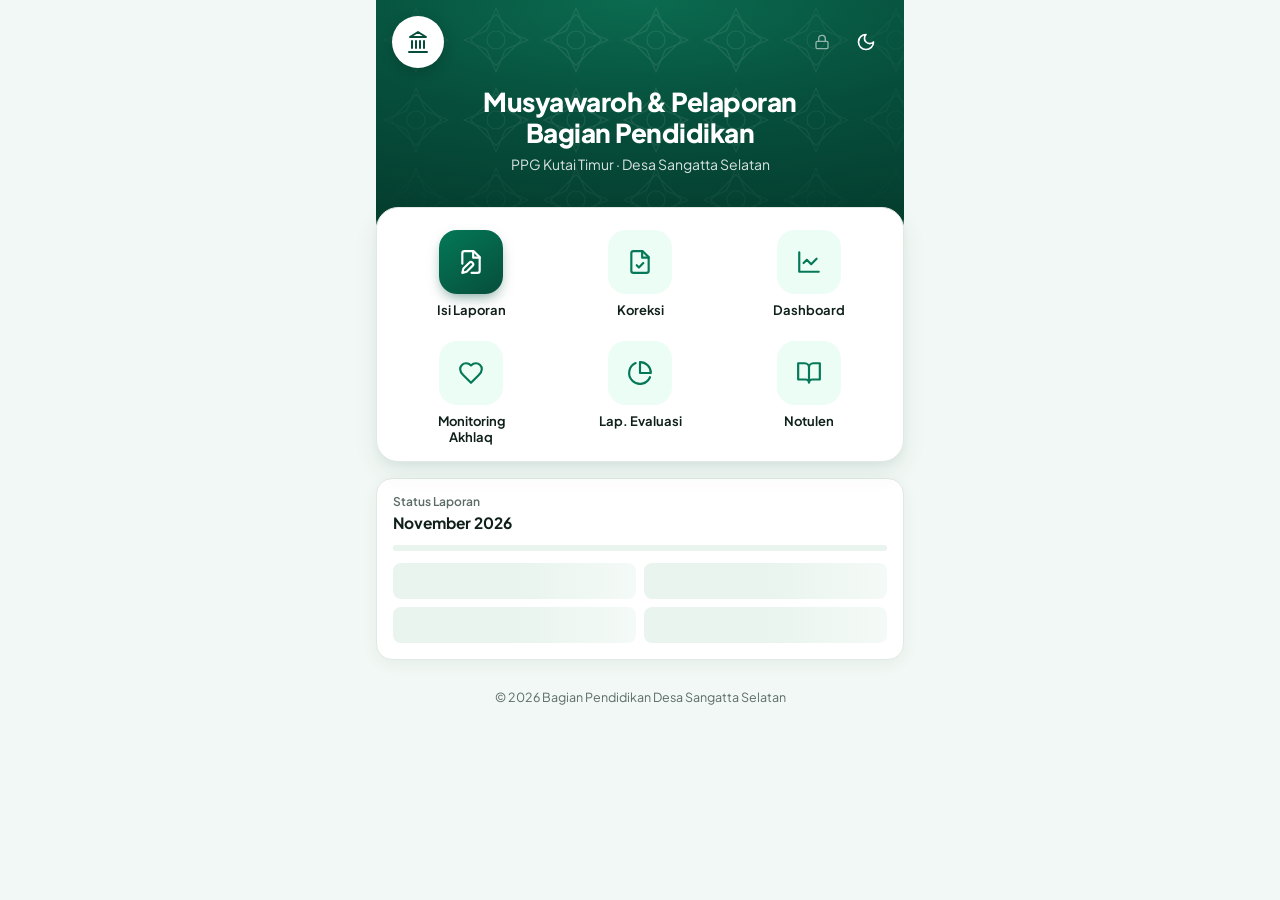
==== commit 508dadaf: "update v1.6.5" ====
--- a/index.html
+++ b/index.html
@@ -24,7 +24,7 @@
   <!-- Font dimuat tanpa memblok tampilan pertama (Prinsip 9) -->
   <link rel="preload" as="style" href="https://fonts.googleapis.com/css2?family=Plus+Jakarta+Sans:wght@400;500;600;700;800&display=swap">
   <link rel="stylesheet" href="https://fonts.googleapis.com/css2?family=Plus+Jakarta+Sans:wght@400;500;600;700;800&display=swap" media="print" onload="this.media='all'">
-  <link rel="stylesheet" href="assets/css/style.css?v=1.6.1">
+  <link rel="stylesheet" href="assets/css/style.css?v=1.6.5">
 
   <!-- Terapkan tema sebelum halaman digambar (tanpa kedipan) -->
   <script>
@@ -54,17 +54,17 @@
     <p style="padding:24px;font-family:sans-serif">Aplikasi ini membutuhkan JavaScript. Aktifkan JavaScript di browser Anda.</p>
   </noscript>
 
-  <script src="config.js?v=1.6.1"></script>
-  <script src="assets/js/core.js?v=1.6.1" defer></script>
-  <script src="assets/js/schema.js?v=1.6.1" defer></script>
-  <script src="assets/js/pdf.js?v=1.6.1" defer></script>
-  <script src="assets/js/form.js?v=1.6.1" defer></script>
-  <script src="assets/js/dash.js?v=1.6.1" defer></script>
-  <script src="assets/js/public.js?v=1.6.1" defer></script>
-  <script src="assets/js/notulen.js?v=1.6.1" defer></script>
-  <script src="assets/js/monitoring.js?v=1.6.1" defer></script>
+  <script src="config.js?v=1.6.5"></script>
+  <script src="assets/js/core.js?v=1.6.5" defer></script>
+  <script src="assets/js/schema.js?v=1.6.5" defer></script>
+  <script src="assets/js/pdf.js?v=1.6.5" defer></script>
+  <script src="assets/js/form.js?v=1.6.5" defer></script>
+  <script src="assets/js/dash.js?v=1.6.5" defer></script>
+  <script src="assets/js/public.js?v=1.6.5" defer></script>
+  <script src="assets/js/notulen.js?v=1.6.5" defer></script>
+  <script src="assets/js/monitoring.js?v=1.6.5" defer></script>
   <!-- Modul admin (admin, hadir, musyawaroh, pengaturan) dimuat otomatis saat #/admin dibuka -->
-  <script src="assets/js/app.js?v=1.6.1" defer></script>
+  <script src="assets/js/app.js?v=1.6.5" defer></script>
   <script src="pwa.js" defer></script>
 </body>
 </html>
--- a/assets/css/style.css
+++ b/assets/css/style.css
@@ -1226,3 +1226,17 @@
 .install-card > svg { color: var(--link); flex: none; }
 .install-card:hover { border-color: color-mix(in srgb, var(--primary) 45%, var(--border)); background: var(--tint); }
 .sidebar .nav-item[hidden] { display: none; }
+
+/* ── v1.6.5 Lap. Evaluasi (Power BI) ── */
+.eval-card { padding-bottom: 12px; }
+.eval-tip { margin-top: 4px; font-size: 13.5px; }
+.eval-frame { position: relative; margin-top: 12px; border-radius: 14px; overflow: hidden; border: 1px solid var(--border); background: var(--surface-2); height: calc(100vh - 250px); min-height: 520px; }
+.eval-frame iframe { position: absolute; inset: 0; width: 100%; height: 100%; border: 0; background: #fff; opacity: 0; transition: opacity .25s; }
+.eval-frame.loaded iframe { opacity: 1; }
+.eval-load { position: absolute; inset: 0; display: flex; flex-direction: column; gap: 10px; align-items: center; justify-content: center; color: var(--muted); font-size: 14px; }
+.eval-load .spin { width: 28px; height: 28px; border-radius: 50%; border: 3px solid var(--border); border-top-color: var(--primary); animation: evspin .8s linear infinite; }
+@keyframes evspin { to { transform: rotate(360deg); } }
+.eval-frame:fullscreen { border-radius: 0; height: 100vh; border: 0; }
+@media (max-width: 720px) { .eval-frame { height: calc(100vh - 230px); min-height: 460px; margin-left: -6px; margin-right: -6px; } }
+.eval-frame.loaded .eval-load { display: none; }
+.eval-tip strong { font-weight: 700; }
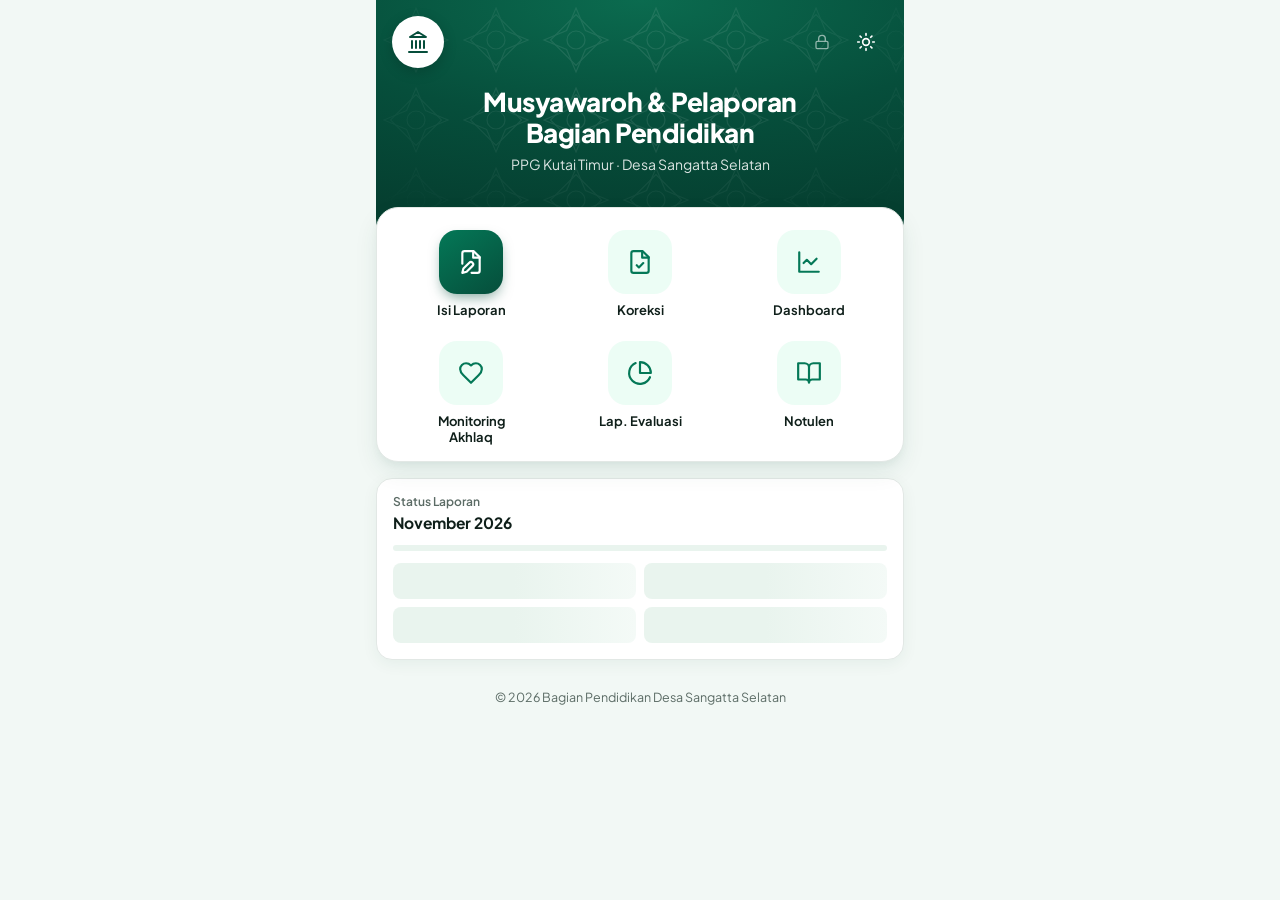
==== commit e0c3e435: "update 1.7.0" ====
--- a/index.html
+++ b/index.html
@@ -24,7 +24,7 @@
   <!-- Font dimuat tanpa memblok tampilan pertama (Prinsip 9) -->
   <link rel="preload" as="style" href="https://fonts.googleapis.com/css2?family=Plus+Jakarta+Sans:wght@400;500;600;700;800&display=swap">
   <link rel="stylesheet" href="https://fonts.googleapis.com/css2?family=Plus+Jakarta+Sans:wght@400;500;600;700;800&display=swap" media="print" onload="this.media='all'">
-  <link rel="stylesheet" href="assets/css/style.css?v=1.6.5">
+  <link rel="stylesheet" href="assets/css/style.css?v=1.7.0">
 
   <!-- Terapkan tema sebelum halaman digambar (tanpa kedipan) -->
   <script>
@@ -54,17 +54,17 @@
     <p style="padding:24px;font-family:sans-serif">Aplikasi ini membutuhkan JavaScript. Aktifkan JavaScript di browser Anda.</p>
   </noscript>
 
-  <script src="config.js?v=1.6.5"></script>
-  <script src="assets/js/core.js?v=1.6.5" defer></script>
-  <script src="assets/js/schema.js?v=1.6.5" defer></script>
-  <script src="assets/js/pdf.js?v=1.6.5" defer></script>
-  <script src="assets/js/form.js?v=1.6.5" defer></script>
-  <script src="assets/js/dash.js?v=1.6.5" defer></script>
-  <script src="assets/js/public.js?v=1.6.5" defer></script>
-  <script src="assets/js/notulen.js?v=1.6.5" defer></script>
-  <script src="assets/js/monitoring.js?v=1.6.5" defer></script>
+  <script src="config.js?v=1.7.0"></script>
+  <script src="assets/js/core.js?v=1.7.0" defer></script>
+  <script src="assets/js/schema.js?v=1.7.0" defer></script>
+  <script src="assets/js/pdf.js?v=1.7.0" defer></script>
+  <script src="assets/js/form.js?v=1.7.0" defer></script>
+  <script src="assets/js/dash.js?v=1.7.0" defer></script>
+  <script src="assets/js/public.js?v=1.7.0" defer></script>
+  <script src="assets/js/notulen.js?v=1.7.0" defer></script>
+  <script src="assets/js/monitoring.js?v=1.7.0" defer></script>
   <!-- Modul admin (admin, hadir, musyawaroh, pengaturan) dimuat otomatis saat #/admin dibuka -->
-  <script src="assets/js/app.js?v=1.6.5" defer></script>
+  <script src="assets/js/app.js?v=1.7.0" defer></script>
   <script src="pwa.js" defer></script>
 </body>
 </html>
--- a/assets/css/style.css
+++ b/assets/css/style.css
@@ -1240,3 +1240,28 @@
 @media (max-width: 720px) { .eval-frame { height: calc(100vh - 230px); min-height: 460px; margin-left: -6px; margin-right: -6px; } }
 .eval-frame.loaded .eval-load { display: none; }
 .eval-tip strong { font-weight: 700; }
+
+/* ── v1.7 Dashboard: baris rata-rata di bawah tabel per kelompok ── */
+.mutu-tbl tfoot td { border-top: 2px solid var(--border); border-bottom: 0; background: var(--surface-2); padding-top: 12px; padding-bottom: 12px; }
+.mutu-tbl tfoot td small { display: block; font-size: 11px; color: var(--muted); font-weight: 500; }
+.mutu-tbl tfoot .rata { font-size: 16px; font-weight: 800; }
+.mutu-tbl tfoot .rata.hi { color: #15803D; } .mutu-tbl tfoot .rata.md { color: #B45309; } .mutu-tbl tfoot .rata.lo { color: #B91C1C; } .mutu-tbl tfoot .rata.na { color: var(--muted); font-weight: 500; }
+:root[data-theme="dark"] .mutu-tbl tfoot .rata.hi { color: #4ADE80; } :root[data-theme="dark"] .mutu-tbl tfoot .rata.md { color: #FBBF24; } :root[data-theme="dark"] .mutu-tbl tfoot .rata.lo { color: #F87171; }
+.mutu-foot { display: flex; flex-wrap: wrap; gap: 8px 16px; justify-content: space-between; align-items: center; padding: 10px 16px 14px; font-size: 12px; }
+.mutu-foot .mutu-leg { margin: 0; }
+.rekom { display: flex; align-items: center; gap: 10px; flex-wrap: wrap; margin-top: 8px; padding: 10px 12px; border-radius: 12px; background: var(--tint); font-size: 13.5px; }
+.rekom .grow { min-width: 180px; }
+.rekom b.num { font-size: 16px; }
+.rekom small { display: block; color: var(--muted); font-size: 12px; }
+.rekom.pas { background: var(--surface-2); color: var(--muted); }
+.check-row { display: flex; gap: 10px; align-items: flex-start; cursor: pointer; font-size: 14px; }
+.check-row input { width: 20px; height: 20px; margin-top: 2px; accent-color: var(--primary); flex: none; }
+.check-row b { display: block; font-weight: 650; }
+.check-row small { display: block; color: var(--muted); font-size: 12.5px; line-height: 1.4; }
+.lompat-btn { margin-top: 10px; background: var(--surface); }
+
+/* ── v1.7 Mode Musyawaroh: kegiatan sambung di kartu Pranikah ── */
+.present .jen .note .smb { display: grid; grid-template-columns: auto 1fr auto; gap: .2em .5em; align-items: baseline; text-align: left; margin-top: .25em; }
+.present .jen .note .smb .sl { font-size: .78em; font-weight: 800; letter-spacing: .04em; text-transform: uppercase; color: var(--link); background: var(--tint); border-radius: .4em; padding: .1em .45em; white-space: nowrap; }
+.present .jen .note .smb .sk { color: var(--text); font-weight: 600; overflow-wrap: anywhere; }
+.present .jen .note .smb .sp { color: var(--text); font-variant-numeric: tabular-nums; }
